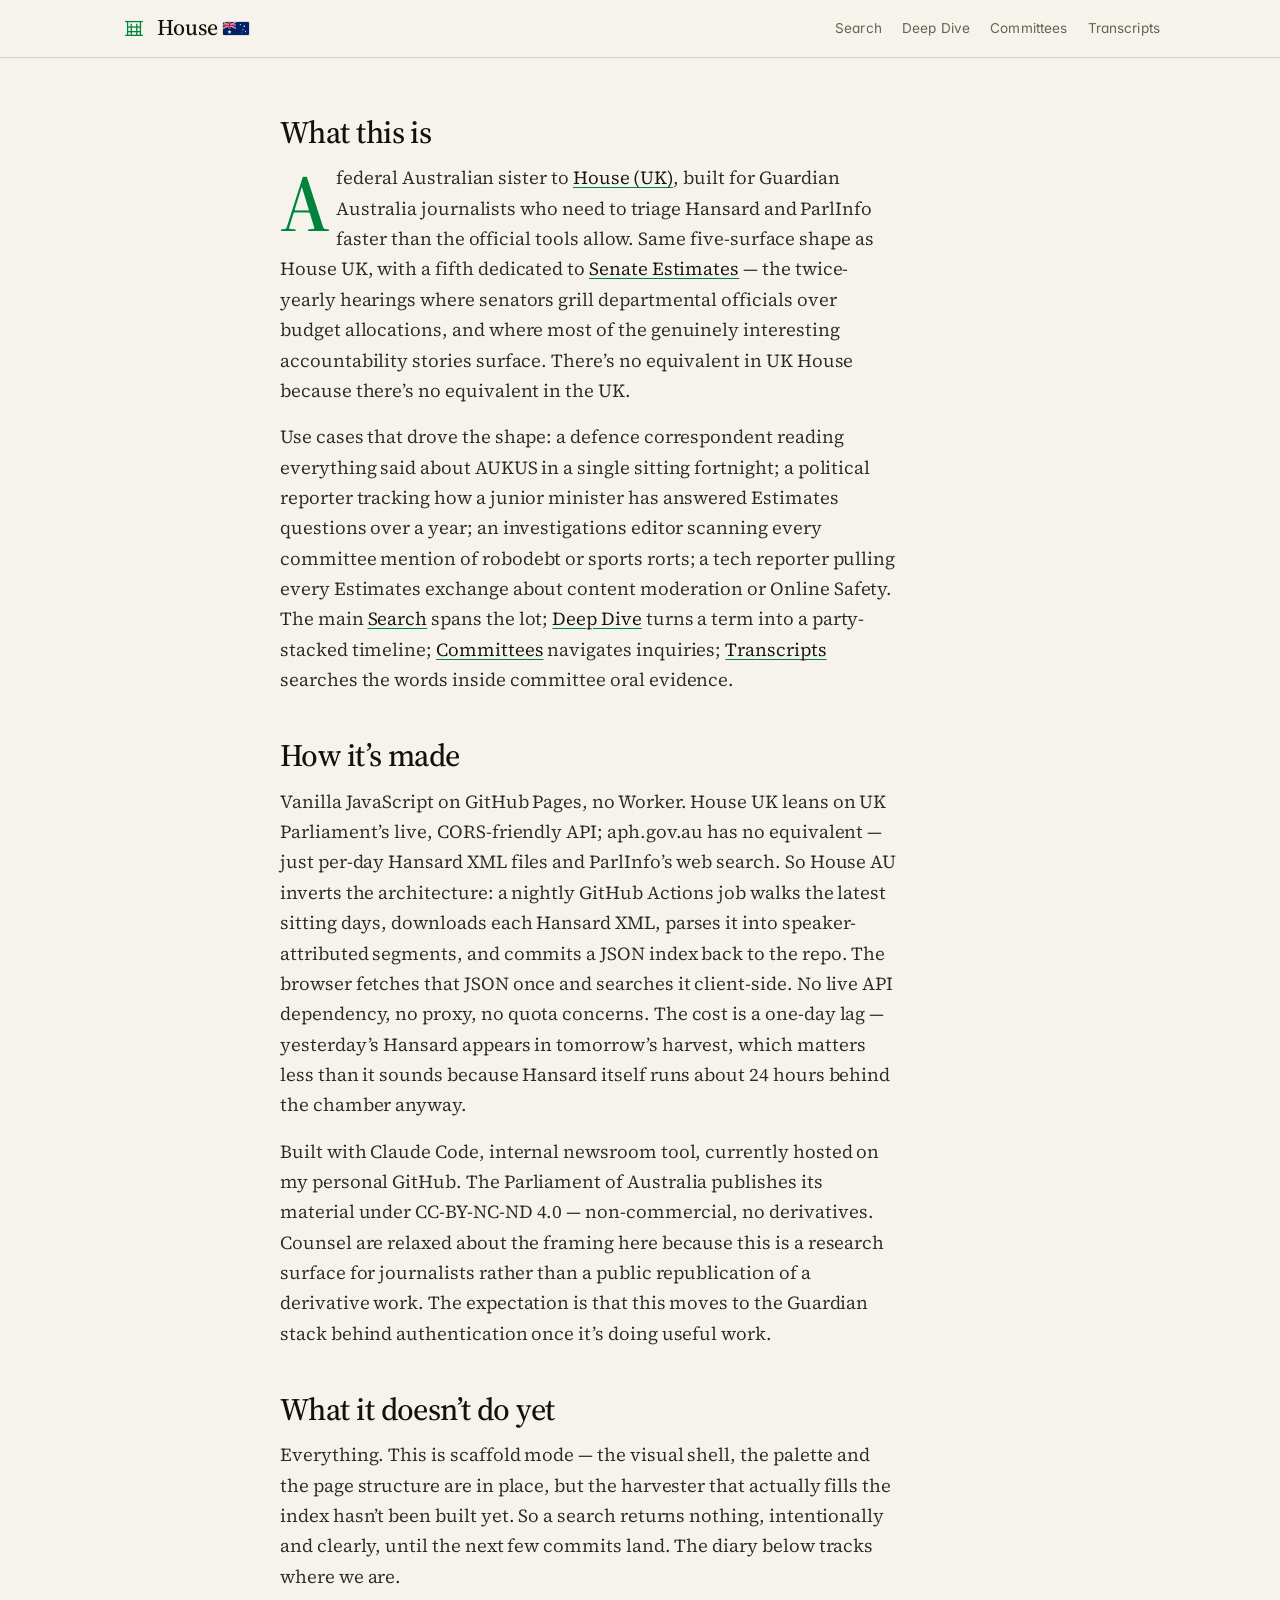
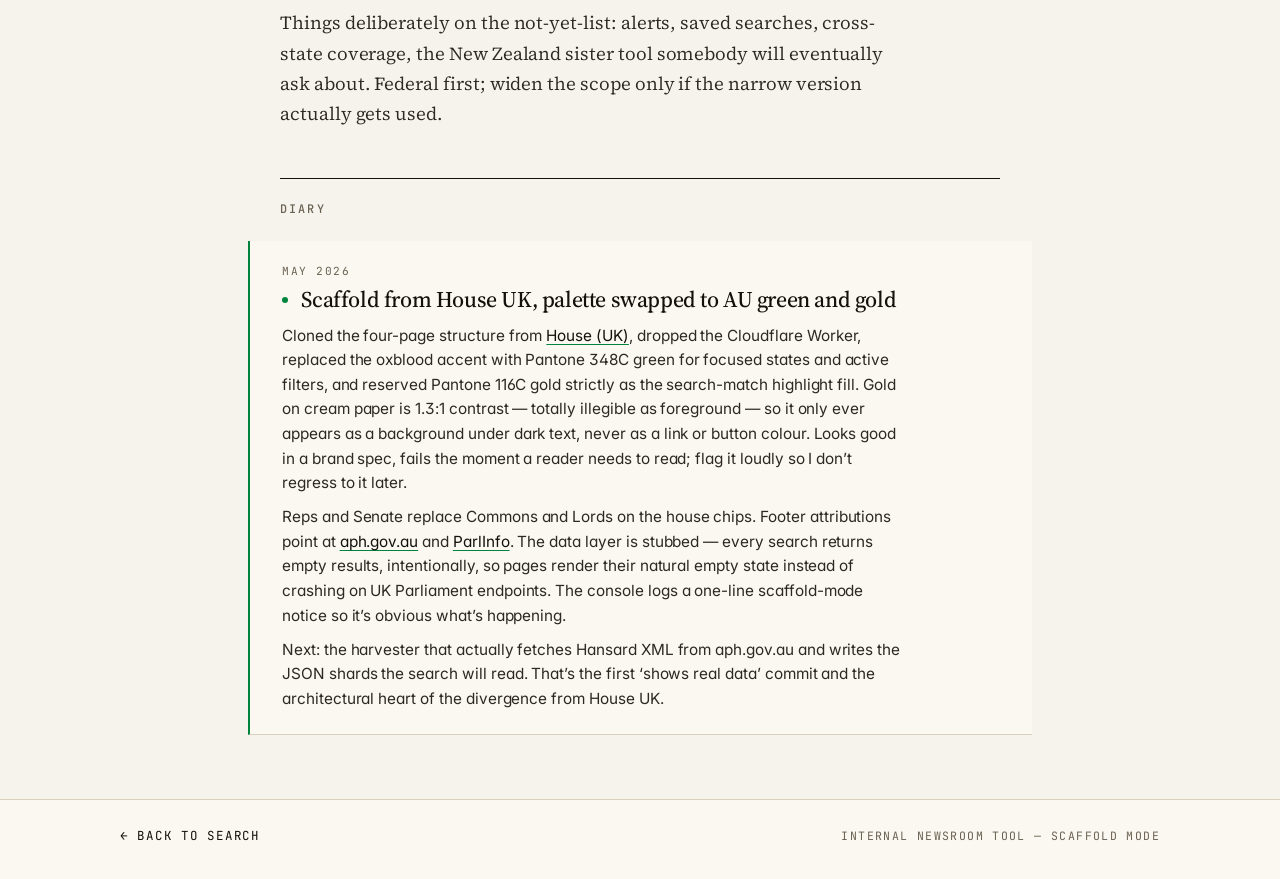
==== about.html @ cf370a4d "Result rows: AU title shape, smaller Search heading, fewer caps in co-terms Three coordinated AU-for" ====
<!doctype html>
<html lang="en-GB">
<head>
  <meta charset="utf-8">
  <meta name="viewport" content="width=device-width, initial-scale=1, viewport-fit=cover">
  <title>About — House AU</title>
  <meta name="theme-color" content="#f6f3ec">
  <link rel="icon" href="favicon.svg" type="image/svg+xml">
  <link rel="alternate icon" href="favicon.ico">
  <link rel="apple-touch-icon" href="apple-touch-icon.png">
  <link rel="preconnect" href="https://fonts.googleapis.com">
  <link rel="preconnect" href="https://fonts.gstatic.com" crossorigin>
  <link rel="stylesheet" href="https://fonts.googleapis.com/css2?family=Source+Serif+4:opsz,wght@8..60,300..700&family=Source+Serif+4:ital,opsz,wght@1,8..60,300..600&family=Inter:wght@300;400;500;600&family=JetBrains+Mono:wght@400;500&display=swap">
  <link rel="stylesheet" href="style.css?v=39">
</head>
<body>
  <header class="topbar">
    <div class="topbar-inner">
      <a href="./" class="wordmark" aria-label="House Australia — home">
        <span class="mark" aria-hidden="true">
          <svg viewBox="0 0 24 24" width="22" height="22" fill="none" stroke="currentColor" stroke-width="1.4" stroke-linecap="square">
            <path d="M3 5h18"/><path d="M5 5v15"/><path d="M19 5v15"/>
            <path d="M9 8v12"/><path d="M15 8v12"/>
            <path d="M5 11h14"/><path d="M5 16h14"/><path d="M3 20h18"/>
          </svg>
        </span>
        <span class="wordmark-text">House</span>
        <img src="au-flag.svg" class="wordmark-flag" alt="" aria-hidden="true">
      </a>
      <nav class="topnav">
        <a href="./">Search</a>
        <a href="deep-dive.html">Deep Dive</a>
        <a href="committees.html">Committees</a>
        <a href="transcripts.html">Transcripts</a>
      </nav>
    </div>
  </header>

  <main class="prose">
    <h2>What this is</h2>
    <p class="lede">
      A federal Australian sister to <a href="https://github.com/peter-guillam123/House">House (UK)</a>,
      built for Guardian Australia journalists who need to triage Hansard
      and ParlInfo faster than the official tools allow. Same five-surface
      shape as House UK, with a fifth dedicated to <a href="estimates.html">Senate
      Estimates</a> &mdash; the twice-yearly hearings where senators grill
      departmental officials over budget allocations, and where most of
      the genuinely interesting accountability stories surface. There&rsquo;s
      no equivalent in UK House because there&rsquo;s no equivalent in
      the UK.
    </p>
    <p>
      Use cases that drove the shape: a defence correspondent reading
      everything said about AUKUS in a single sitting fortnight; a
      political reporter tracking how a junior minister has answered
      Estimates questions over a year; an investigations editor scanning
      every committee mention of robodebt or sports rorts; a tech
      reporter pulling every Estimates exchange about content moderation
      or Online Safety. The main <a href="./">Search</a> spans the lot;
      <a href="deep-dive.html">Deep Dive</a> turns a term into a
      party-stacked timeline; <a href="committees.html">Committees</a>
      navigates inquiries; <a href="transcripts.html">Transcripts</a>
      searches the words inside committee oral evidence.
    </p>

    <h2>How it&rsquo;s made</h2>
    <p>
      Vanilla JavaScript on GitHub Pages, no Worker. House UK leans on UK
      Parliament&rsquo;s live, CORS-friendly API; aph.gov.au has no
      equivalent &mdash; just per-day Hansard XML files and ParlInfo&rsquo;s
      web search. So House AU inverts the architecture: a nightly
      GitHub Actions job walks the latest sitting days, downloads each
      Hansard XML, parses it into speaker-attributed segments, and
      commits a JSON index back to the repo. The browser fetches that
      JSON once and searches it client-side. No live API dependency,
      no proxy, no quota concerns. The cost is a one-day lag &mdash;
      yesterday&rsquo;s Hansard appears in tomorrow&rsquo;s harvest, which
      matters less than it sounds because Hansard itself runs about 24
      hours behind the chamber anyway.
    </p>
    <p>
      Built with Claude Code, internal newsroom tool, currently hosted
      on my personal GitHub. The Parliament of Australia publishes
      its material under CC-BY-NC-ND 4.0 &mdash; non-commercial, no
      derivatives. Counsel are relaxed about the framing here because
      this is a research surface for journalists rather than a public
      republication of a derivative work. The expectation is that this
      moves to the Guardian stack behind authentication once it&rsquo;s
      doing useful work.
    </p>

    <h2>What it doesn&rsquo;t do yet</h2>
    <p>
      Everything. This is scaffold mode &mdash; the visual shell, the
      palette and the page structure are in place, but the harvester
      that actually fills the index hasn&rsquo;t been built yet. So a
      search returns nothing, intentionally and clearly, until the next
      few commits land. The diary below tracks where we are.
    </p>
    <p>
      Things deliberately on the not-yet-list: alerts, saved searches,
      cross-state coverage, the New Zealand sister tool somebody will
      eventually ask about. Federal first; widen the scope only if the
      narrow version actually gets used.
    </p>

    <section class="changelog">
      <h2>Diary</h2>

      <div class="entry milestone">
        <p class="when">May 2026</p>
        <h3>Scaffold from House UK, palette swapped to AU green and gold</h3>
        <p>
          Cloned the four-page structure from <a href="https://github.com/peter-guillam123/House">House
          (UK)</a>, dropped the Cloudflare Worker, replaced the oxblood
          accent with Pantone 348C green for focused states and active
          filters, and reserved Pantone 116C gold strictly as the
          search-match highlight fill. Gold on cream paper is 1.3:1
          contrast &mdash; totally illegible as foreground &mdash; so it
          only ever appears as a background under dark text, never as a
          link or button colour. Looks good in a brand spec, fails the
          moment a reader needs to read; flag it loudly so I don&rsquo;t
          regress to it later.
        </p>
        <p>
          Reps and Senate replace Commons and Lords on the house chips.
          Footer attributions point at <a href="https://www.aph.gov.au/Parliamentary_Business/Hansard">aph.gov.au</a>
          and <a href="https://parlinfo.aph.gov.au/">ParlInfo</a>. The
          data layer is stubbed &mdash; every search returns empty
          results, intentionally, so pages render their natural empty
          state instead of crashing on UK Parliament endpoints. The
          console logs a one-line scaffold-mode notice so it&rsquo;s
          obvious what&rsquo;s happening.
        </p>
        <p>
          Next: the harvester that actually fetches Hansard XML from
          aph.gov.au and writes the JSON shards the search will read.
          That&rsquo;s the first &lsquo;shows real data&rsquo; commit and
          the architectural heart of the divergence from House UK.
        </p>
      </div>
    </section>
  </main>

  <footer>
    <div class="footer-inner">
      <p class="colophon"><a class="back" href="./">← Back to search</a></p>
      <p class="colophon-meta">Internal newsroom tool &mdash; scaffold mode</p>
    </div>
  </footer>
</body>
</html>
---- style.css ----
/* ----------------------------------------------------------------
   House AU — premium redesign
   --------------------------------------------------------------------
   Direction: editorial archive. Ivory paper, near-black ink, a single
   restrained green accent (Pantone 348C, Australian national green),
   with Pantone 116C gold reserved for search-match highlights only —
   gold's contrast with paper fails WCAG, so it's a background-fill
   affordance, never foreground. Source Serif 4 for display, Inter
   for body, JetBrains Mono for stamps. The civic register is
   whispered, not shouted.
   ---------------------------------------------------------------- */

:root {
  /* ----- palette: ivory paper, graphite ink, AU green accent ----- */
  --paper:        #f6f3ec;   /* base */
  --paper-warm:   #fbf8f1;   /* card / inset */
  --paper-deep:   #ece7da;   /* hover, sunken */
  --paper-edge:   #ddd5c2;   /* hairline alt */

  --ink:          #14110d;   /* near-black, warm */
  --ink-strong:   #000000;
  --ink-soft:     #2d2820;
  --ink-muted:    #6a6253;
  --ink-faint:    #9a9180;

  --rule:         #d9d1bd;   /* hairlines */
  --rule-soft:    #e6dec9;

  --accent:       #00843d;   /* Pantone 348C — restrained */
  --accent-deep:  #006128;
  --accent-tint:  #e0f0e5;   /* very faint wash */
  --highlight:    #ffcd00;   /* Pantone 116C — match-highlight fill only */

  /* source colours kept editorial-quiet, single-channel */
  --src-spoken:   #2a3d63;   /* ink blue */
  --src-written:  #2c4a35;   /* moss */
  --src-wq:       #7a5520;   /* tobacco */
  --src-ws:       #4a2a55;   /* aubergine */
  --src-cmte:     #7a3a2b;   /* terracotta */

  /* ----- type ----- */
  --serif: 'Source Serif 4', 'Source Serif Pro', 'Iowan Old Style', 'Hoefler Text', Georgia, serif;
  --sans:  'Inter', -apple-system, BlinkMacSystemFont, 'Segoe UI', sans-serif;
  --mono:  'JetBrains Mono', 'SF Mono', ui-monospace, Menlo, monospace;

  /* ----- rhythm ----- */
  --gutter: clamp(1rem, 4vw, 2rem);
  --col:    min(1040px, 100% - (var(--gutter) * 2));
  --col-narrow: min(720px, 100% - (var(--gutter) * 2));

  /* ----- elevation (very minimal) ----- */
  --shadow-sm: 0 1px 0 rgba(20, 17, 13, 0.04);
  --shadow-md: 0 1px 2px rgba(20, 17, 13, 0.06), 0 8px 24px -12px rgba(20, 17, 13, 0.10);
  --shadow-focus: 0 0 0 3px var(--accent-tint), 0 0 0 4px var(--accent);
}

/* ================================================================
   Base
   ================================================================ */

*, *::before, *::after { box-sizing: border-box; }
[hidden] { display: none !important; }

html {
  -webkit-text-size-adjust: 100%;
  background: var(--paper);
  scroll-behavior: smooth;
}

body {
  margin: 0;
  background: var(--paper);
  color: var(--ink);
  font-family: var(--sans);
  font-size: 16px;
  line-height: 1.55;
  font-feature-settings: 'kern', 'ss01', 'cv11';
  -webkit-font-smoothing: antialiased;
  -moz-osx-font-smoothing: grayscale;
  text-rendering: optimizeLegibility;
  overflow-x: hidden;
  min-height: 100vh;
  min-height: 100dvh;
  display: flex;
  flex-direction: column;
}

:focus-visible {
  outline: 2px solid var(--accent);
  outline-offset: 3px;
  border-radius: 2px;
}

a {
  color: var(--ink);
  text-decoration: underline;
  text-decoration-thickness: 1px;
  text-underline-offset: 0.18em;
  text-decoration-color: var(--rule);
  transition: color 120ms, text-decoration-color 120ms;
}
a:hover { color: var(--accent); text-decoration-color: var(--accent); }

.visually-hidden {
  position: absolute; width: 1px; height: 1px; padding: 0; margin: -1px;
  overflow: hidden; clip: rect(0,0,0,0); white-space: nowrap; border: 0;
}

/* ================================================================
   Topbar — minimal masthead, hairline rule
   ================================================================ */

.topbar {
  position: sticky;
  top: 0;
  z-index: 30;
  background: color-mix(in oklab, var(--paper) 92%, transparent);
  backdrop-filter: saturate(140%) blur(10px);
  -webkit-backdrop-filter: saturate(140%) blur(10px);
  border-bottom: 1px solid var(--rule);
}
.topbar-inner {
  width: var(--col);
  margin: 0 auto;
  padding: 0.75rem 0;
  display: flex;
  align-items: center;
  justify-content: space-between;
  gap: 1rem;
}

.wordmark {
  display: inline-flex;
  align-items: center;
  gap: 0.55rem;
  text-decoration: none;
  color: var(--ink);
  padding: 0.15rem 0;
}
.wordmark .mark {
  display: inline-flex;
  align-items: center;
  justify-content: center;
  width: 28px;
  height: 28px;
  color: var(--accent);
}
.wordmark-text {
  font-family: var(--serif);
  font-weight: 500;
  font-size: 1.4rem;
  letter-spacing: -0.018em;
  font-variation-settings: 'opsz' 32;
  line-height: 1;
}
.wordmark-flag {
  width: 26px;
  height: 13px;
  display: inline-block;
  margin-left: -0.2rem;        /* tuck closer to the wordmark text */
  border-radius: 1px;
  box-shadow: 0 0 0 1px rgba(20, 17, 13, 0.10);  /* hairline frame */
  vertical-align: middle;
}

.topnav {
  display: flex;
  flex-wrap: nowrap;
  gap: 1.25rem;
  font-family: var(--sans);
  font-size: 0.85rem;
  letter-spacing: 0.01em;
  /* Horizontally scrollable when there are more nav items than fit;
     vertical locked so we never get a wobble. Scrollbar hidden — the
     touch-action and webkit overflow scrolling give momentum on iOS. */
  overflow-x: auto;
  overflow-y: hidden;
  -webkit-overflow-scrolling: touch;
  touch-action: pan-x;
  scrollbar-width: none;
  -ms-overflow-style: none;
  /* Don't shrink relative to wordmark — let the nav take its natural
     row width and overflow into the scroll area. */
  min-width: 0;
}
.topnav::-webkit-scrollbar { display: none; }
.topnav a {
  text-decoration: none;
  color: var(--ink-muted);
  white-space: nowrap;        /* "Deep Dive" stays one line */
  flex-shrink: 0;
}
.topnav a:hover { color: var(--accent); }

/* ================================================================
   Main column
   ================================================================ */

main {
  position: relative;
  width: var(--col);
  margin: 0 auto;
  padding: clamp(2rem, 5vw, 3.5rem) 0 4rem;
  flex: 1;
}

/* ================================================================
   Hero — display lockup
   ================================================================ */

.hero {
  margin: 0 0 clamp(1.5rem, 3.5vw, 2.5rem);
}
.hero .lede {
  max-width: 18ch;
  margin: 0;
  font-family: var(--serif);
  font-weight: 400;
  font-variation-settings: 'opsz' 60;
  font-size: clamp(2.2rem, 6.5vw, 3.6rem);
  line-height: 1.02;
  letter-spacing: -0.025em;
  color: var(--ink);
  text-wrap: balance;
}
.hero .lede::after {
  content: '.';
  color: var(--accent);
}
.hero .sub {
  margin: 0.9rem 0 0;
  font-family: var(--sans);
  font-weight: 400;
  font-size: clamp(1rem, 1.8vw, 1.08rem);
  line-height: 1.5;
  color: var(--ink-muted);
  max-width: 48ch;
  text-wrap: pretty;
}

/* ================================================================
   Search field — generous, single-line, oxblood focus
   ================================================================ */

.search {
  display: flex;
  align-items: stretch;
  margin: 0 0 1.25rem;
  background: var(--paper-warm);
  border: 1px solid var(--rule);
  border-radius: 4px;
  position: relative;
  transition: border-color 150ms, box-shadow 150ms;
  box-shadow: var(--shadow-sm);
}
.search:hover { border-color: var(--ink-faint); }
.search:focus-within {
  border-color: var(--accent);
  box-shadow: 0 0 0 3px var(--accent-tint);
}

/* Loading affordance — a thin gradient bar slides across the bottom
   edge of the form while a search is in flight. Shared between the
   main Search form and the Deep Dive form. Reduced-motion users get a
   static low-opacity stripe instead of an animation. */
.search { overflow: hidden; }
.search.is-loading::after {
  content: '';
  position: absolute;
  bottom: 0;
  left: -30%;
  height: 2px;
  width: 30%;
  background: linear-gradient(90deg, transparent, var(--accent), transparent);
  animation: search-loading 1.4s cubic-bezier(0.4, 0, 0.6, 1) infinite;
  pointer-events: none;
}
@keyframes search-loading {
  0%   { left: -30%; }
  100% { left: 100%; }
}
@media (prefers-reduced-motion: reduce) {
  .search.is-loading::after {
    animation: none;
    left: 0;
    width: 100%;
    opacity: 0.4;
  }
}

.search-icon {
  display: inline-flex;
  align-items: center;
  justify-content: center;
  width: 48px;
  color: var(--ink-faint);
  flex-shrink: 0;
}
.search:focus-within .search-icon { color: var(--accent); }

.search-field {
  flex: 1;
  min-width: 0;
  display: flex;
}
.search-field input {
  width: 100%;
  border: 0;
  background: transparent;
  padding: 1.1rem 0.5rem;
  font-family: var(--serif);
  font-size: clamp(1.15rem, 2.6vw, 1.45rem);
  font-variation-settings: 'opsz' 24, 'wght' 400;
  color: var(--ink);
  letter-spacing: -0.01em;
}
.search-field input::placeholder {
  color: var(--ink-faint);
  font-style: italic;
  font-variation-settings: 'opsz' 24, 'wght' 380;
}
.search-field input:focus { outline: none; }

.primary {
  font-family: var(--sans);
  font-size: 0.92rem;
  font-weight: 500;
  letter-spacing: 0.01em;
  background: var(--ink);
  color: var(--paper);
  border: 0;
  padding: 0 1.4rem;
  cursor: pointer;
  min-height: 44px;
  display: inline-flex;
  align-items: center;
  gap: 0.6rem;
  transition: background 120ms;
  border-radius: 0 3px 3px 0;
  margin: -1px;
}
.primary:hover { background: var(--accent); }
.primary:active { background: var(--accent-deep); }
.primary-kbd {
  font-family: var(--mono);
  font-size: 0.78rem;
  opacity: 0.55;
  padding: 0.05rem 0.35rem;
  border: 1px solid currentColor;
  border-radius: 3px;
  line-height: 1;
}

/* ================================================================
   Filters shell — collapsible, uses <details>
   ================================================================ */

.filters-shell {
  margin: 0 0 1.5rem;
  border: 1px solid var(--rule);
  background: var(--paper-warm);
  border-radius: 4px;
}
.filters-toggle {
  list-style: none;
  display: flex;
  align-items: center;
  gap: 0.7rem;
  padding: 0.75rem 1rem;
  cursor: pointer;
  font-family: var(--mono);
  font-size: 0.72rem;
  letter-spacing: 0.16em;
  text-transform: uppercase;
  color: var(--ink-muted);
  user-select: none;
}
.filters-toggle::-webkit-details-marker { display: none; }
.ft-label { color: var(--ink); font-weight: 500; }
.ft-summary {
  flex: 1;
  font-family: var(--sans);
  font-size: 0.84rem;
  letter-spacing: 0;
  text-transform: none;
  color: var(--ink-muted);
  font-weight: 400;
  white-space: nowrap;
  overflow: hidden;
  text-overflow: ellipsis;
}
.ft-chev {
  display: inline-flex;
  transition: transform 220ms cubic-bezier(.2,.7,.2,1);
  color: var(--ink-muted);
}
.filters-shell[open] .ft-chev { transform: rotate(180deg); }
.filters-shell[open] .filters-toggle { border-bottom: 1px solid var(--rule); }
.filters-toggle:hover { background: var(--paper-deep); }

.filters {
  display: grid;
  grid-template-columns: repeat(12, 1fr);
  gap: 0;
  background: transparent;
}

.filter {
  border: 0;
  padding: 1rem 1.1rem 1.15rem;
  margin: 0;
  min-width: 0;
  border-right: 1px solid var(--rule-soft);
  border-bottom: 1px solid var(--rule-soft);
}
/* layout on desktop: row 1 = date(5) sources(7); row 2 = house(3) party(4) member(5) */
.filter:nth-child(1) { grid-column: span 5; }
.filter:nth-child(2) { grid-column: span 7; border-right: 0; }
.filter:nth-child(3) { grid-column: span 3; border-bottom: 0; }
.filter:nth-child(4) { grid-column: span 4; border-bottom: 0; }
.filter:nth-child(5) { grid-column: span 5; border-right: 0; border-bottom: 0; }

.filter legend {
  display: block;
  width: 100%;
  font-family: var(--mono);
  font-size: 0.66rem;
  font-weight: 500;
  letter-spacing: 0.18em;
  text-transform: uppercase;
  color: var(--ink-muted);
  margin: 0 0 0.6rem;
  padding: 0;
}

/* ================================================================
   Pills
   ================================================================ */

.pills {
  display: flex;
  flex-wrap: wrap;
  gap: 0.35rem;
}
/* tidy reflow: date range as 2x2, house as 3-up — pills share row width.
   Applies to all three pages so the form looks identical everywhere. */
#date-presets,
#dd-date-presets,
#cm-date-presets {
  display: grid;
  grid-template-columns: 1fr 1fr;
  gap: 0.35rem;
}
#house,
#dd-house {
  display: grid;
  grid-template-columns: repeat(3, 1fr);
  gap: 0.35rem;
}
#date-presets button,
#dd-date-presets button,
#cm-date-presets button,
#house button,
#dd-house button { width: 100%; text-align: center; padding-left: 0.5rem; padding-right: 0.5rem; }
.pills button {
  font-family: var(--sans);
  font-size: 0.86rem;
  font-weight: 450;
  background: transparent;
  border: 1px solid var(--rule);
  color: var(--ink-soft);
  padding: 0.35rem 0.75rem;
  cursor: pointer;
  min-height: 32px;
  border-radius: 999px;
  transition: all 120ms;
  white-space: nowrap;
}
.pills button:hover {
  border-color: var(--ink);
  color: var(--ink);
  background: var(--paper);
}
.pills button[aria-pressed="true"],
.pills button[aria-checked="true"] {
  background: var(--ink);
  color: var(--paper);
  border-color: var(--ink);
}
.pills button[aria-pressed="true"]:hover,
.pills button[aria-checked="true"]:hover {
  background: var(--accent);
  border-color: var(--accent);
}

/* ================================================================
   Custom dates
   ================================================================ */

.custom-dates {
  display: flex;
  flex-wrap: wrap;
  gap: 0.4rem 0.7rem;
  margin-top: 0.6rem;
  font-family: var(--mono);
  font-size: 0.72rem;
  letter-spacing: 0.06em;
  text-transform: uppercase;
  color: var(--ink-muted);
  align-items: center;
}
.custom-dates label {
  display: inline-flex;
  align-items: center;
  gap: 0.4rem;
}
.custom-dates input {
  font-family: var(--mono);
  font-size: 0.82rem;
  padding: 0.35rem 0.5rem;
  border: 1px solid var(--rule);
  background: var(--paper);
  color: var(--ink);
  border-radius: 3px;
  min-height: 34px;
}
.custom-dates input:focus {
  border-color: var(--accent);
  outline: 2px solid var(--accent-tint);
  outline-offset: 0;
}

/* ================================================================
   Select + member input
   ================================================================ */

#party,
#member-input {
  font-family: var(--sans);
  font-size: 0.92rem;
  width: 100%;
  padding: 0.55rem 0.7rem;
  border: 1px solid var(--rule);
  background: var(--paper);
  color: var(--ink);
  min-height: 38px;
  border-radius: 3px;
  appearance: none;
  -webkit-appearance: none;
  transition: border-color 120ms;
}
#party {
  background-image: url("data:image/svg+xml;utf8,<svg xmlns='http://www.w3.org/2000/svg' viewBox='0 0 12 8' fill='none' stroke='%2314110d' stroke-width='1.5' stroke-linecap='round' stroke-linejoin='round'><path d='M1 1.5 6 6.5 11 1.5'/></svg>");
  background-repeat: no-repeat;
  background-position: right 0.7rem center;
  background-size: 11px 7px;
  padding-right: 2rem;
  cursor: pointer;
}
#party:hover, #member-input:hover { border-color: var(--ink-faint); }
#party:focus, #member-input:focus {
  border-color: var(--accent);
  outline: 2px solid var(--accent-tint);
  outline-offset: 0;
}

/* ================================================================
   Member autocomplete
   ================================================================ */

.member-box { position: relative; }

.suggestions {
  list-style: none;
  margin: 0;
  padding: 0;
  position: absolute;
  z-index: 20;
  left: 0; right: 0; top: calc(100% + 4px);
  background: var(--paper-warm);
  border: 1px solid var(--ink-faint);
  border-radius: 4px;
  max-height: 280px;
  overflow-y: auto;
  box-shadow: var(--shadow-md);
}
.suggestions li {
  padding: 0.6rem 0.8rem;
  font-family: var(--sans);
  font-size: 0.9rem;
  cursor: pointer;
  border-bottom: 1px solid var(--rule-soft);
  display: flex;
  align-items: baseline;
  flex-wrap: wrap;
  gap: 0.3rem 0.6rem;
}
.suggestions li:last-child { border-bottom: 0; }
.suggestions li:hover,
.suggestions li:focus {
  background: var(--paper-deep);
  outline: none;
}
.suggestions .meta {
  color: var(--ink-muted);
  font-family: var(--mono);
  font-size: 0.7rem;
  letter-spacing: 0.06em;
  text-transform: uppercase;
}

/* ================================================================
   Selected member chip
   ================================================================ */

.selected-member {
  margin-top: 0.55rem;
  display: inline-flex;
  align-items: center;
  gap: 0.2rem;
  background: var(--ink);
  color: var(--paper);
  padding: 0.32rem 0.45rem 0.32rem 0.75rem;
  font-family: var(--sans);
  font-size: 0.85rem;
  border-radius: 999px;
  max-width: 100%;
}
#selected-member-label {
  white-space: nowrap;
  overflow: hidden;
  text-overflow: ellipsis;
}
#clear-member {
  background: transparent;
  border: 0;
  color: inherit;
  font-size: 1.15rem;
  line-height: 1;
  cursor: pointer;
  padding: 0 0.4rem;
  min-height: 24px;
  border-radius: 50%;
  transition: color 100ms, background 100ms;
}
#clear-member:hover { background: rgba(255,255,255,0.12); color: var(--highlight); }

/* ================================================================
   Status line
   ================================================================ */

.status {
  margin: 0;
  font-family: var(--sans);
  font-size: 0.88rem;
  color: var(--ink-muted);
  min-height: 1.4em;
  line-height: 1.5;
  letter-spacing: 0.005em;
  /* sit just below the sticky topbar when scrolled into view */
  scroll-margin-top: 64px;
}
.status.error {
  color: var(--accent);
  font-weight: 500;
}
.status:empty { display: none; }

/* Toolbar above the results list — status text on the left, export
   button on the right when results are present. Shared shape on Search
   and Deep Dive. */
.results-toolbar,
.dd-headlines-toolbar {
  display: flex;
  align-items: center;
  gap: 0.75rem 1rem;
  flex-wrap: wrap;
  margin: 0 0 1.1rem;
}
.results-toolbar .status { flex: 1 1 auto; min-width: 0; }
.dd-headlines-toolbar .dd-eyebrow { margin: 0; flex: 1 1 auto; min-width: 0; }

.export-btn {
  font-family: var(--mono);
  font-size: 0.7rem;
  letter-spacing: 0.08em;
  text-transform: uppercase;
  color: var(--ink-muted);
  background: transparent;
  border: 1px solid var(--rule);
  border-radius: 999px;
  padding: 0.32rem 0.75rem 0.32rem 0.85rem;
  cursor: pointer;
  display: inline-flex;
  align-items: center;
  gap: 0.45rem;
  white-space: nowrap;
  transition: border-color 120ms, color 120ms, background-color 120ms;
  flex: 0 0 auto;
}
.export-btn:hover {
  border-color: var(--ink-faint);
  color: var(--ink);
  background: var(--paper-warm);
}
.export-btn:focus-visible { outline: 2px solid var(--accent); outline-offset: 2px; }
.export-btn-arrow { stroke: currentColor; }

/* ================================================================
   Results — editorial entries
   ================================================================ */

.results {
  list-style: none;
  padding: 0;
  margin: 0;
  border-top: 1px solid var(--ink);
}

.result {
  display: grid;
  grid-template-columns: minmax(0, 1fr);
  gap: 0.4rem;
  padding: 1.5rem 0 1.6rem;
  border-bottom: 1px solid var(--rule);
  position: relative;
  transition: background 140ms;
}
.result:hover { background: linear-gradient(to right, var(--paper-warm), transparent 70%); }
.result:last-child { border-bottom: 1px solid var(--ink); }

.result-meta {
  order: 1;
  display: flex;
  flex-wrap: wrap;
  gap: 0.4rem 0.7rem;
  align-items: center;
  font-family: var(--sans);
  font-size: 0.85rem;
  color: var(--ink-soft);
}
/* The date stays in mono caps (it's tabular metadata); the member name
   reads as sentence-case sans because long minister-by-role attributions
   become unscannable in caps. */
.result-date {
  font-family: var(--mono);
  font-size: 0.72rem;
  letter-spacing: 0.04em;
  text-transform: uppercase;
  color: var(--ink-muted);
  font-feature-settings: 'tnum' 1;
}
.result-member {
  color: var(--ink-soft);
  letter-spacing: -0.005em;
}
.result-meta .muted { color: var(--ink-faint); font-style: italic; }

.badge {
  font-family: var(--mono);
  font-size: 0.66rem;
  font-weight: 500;
  letter-spacing: 0.14em;
  text-transform: uppercase;
  padding: 0.22rem 0.55rem;
  background: transparent;
  border: 1px solid currentColor;
  border-radius: 999px;
  display: inline-flex;
  align-items: center;
  line-height: 1.1;
  position: relative;
}
.badge::before {
  content: '';
  display: inline-block;
  width: 5px; height: 5px;
  background: currentColor;
  border-radius: 50%;
  margin-right: 0.45rem;
  flex: 0 0 auto;
}

.src-spoken  { color: var(--src-spoken); }
.src-written { color: var(--src-written); }
.src-wq      { color: var(--src-wq); }
.src-ws      { color: var(--src-ws); }
.src-cmte    { color: var(--src-cmte); }

/* Small mono-caps section tag above the title — soaks up the AU
   "COMMITTEES - X" / "BUSINESS - Y" prefixes so the heading proper
   reads as a heading proper. Reused by Deep Dive headlines. */
.result-eyebrow {
  order: 2;
  margin: 0.05rem 0 -0.05rem;
  font-family: var(--mono);
  font-size: 0.66rem;
  font-weight: 500;
  letter-spacing: 0.18em;
  text-transform: uppercase;
  color: var(--ink-muted);
}
.dd-hl-eyebrow {
  margin: 0 0 0.1rem;
}

.result-title {
  order: 3;
  margin: 0.15rem 0 0;
  font-family: var(--serif);
  font-variation-settings: 'opsz' 32, 'wght' 500;
  /* Matches the Deep Dive size — AU's verbose compound titles wear
     better at this scale, and the snippet beneath stays the
     journalistically primary thing. */
  font-size: clamp(1.08rem, 2vw, 1.3rem);
  line-height: 1.22;
  letter-spacing: -0.015em;
  /* Some AU debate titles concatenate every committee involved in a
     report — easily 200+ words, which steamrollers the snippet below.
     Clamp visually to 3 lines; full title remains in the link's
     title attribute for hover and stays clickable. */
  display: -webkit-box;
  -webkit-line-clamp: 3;
  -webkit-box-orient: vertical;
  overflow: hidden;
}
.result-title a {
  color: var(--ink);
  text-decoration: none;
  background-image: linear-gradient(currentColor, currentColor);
  background-size: 0 1px;
  background-repeat: no-repeat;
  background-position: 0 100%;
  transition: background-size 220ms cubic-bezier(0.2, 0.7, 0.2, 1), color 120ms;
  padding-bottom: 0.05em;
}
.result-title a:hover {
  background-size: 100% 1px;
  color: var(--accent);
}

.result-snippet {
  order: 4;
  margin: 0.3rem 0 0;
  font-family: var(--sans);
  font-size: 0.96rem;
  line-height: 1.6;
  color: var(--ink-soft);
  max-width: 72ch;
  font-weight: 400;
}
.result-snippet mark {
  background: linear-gradient(transparent 55%, var(--highlight) 55%);
  color: var(--ink);
  padding: 0 0.15em;
  font-weight: 500;
}

/* staggered reveal */
@keyframes fadeUp {
  from { opacity: 0; transform: translateY(4px); }
  to   { opacity: 1; transform: translateY(0); }
}
.result {
  animation: fadeUp 360ms cubic-bezier(0.2, 0.7, 0.2, 1) backwards;
}
.result:nth-child(1) { animation-delay:   0ms; }
.result:nth-child(2) { animation-delay:  35ms; }
.result:nth-child(3) { animation-delay:  70ms; }
.result:nth-child(4) { animation-delay: 105ms; }
.result:nth-child(5) { animation-delay: 140ms; }
.result:nth-child(6) { animation-delay: 175ms; }
.result:nth-child(7) { animation-delay: 210ms; }
.result:nth-child(n+8) { animation-delay: 240ms; }

/* ================================================================
   Load more
   ================================================================ */

.more {
  text-align: center;
  margin: 2rem 0 0.5rem;
}
#load-more {
  font-family: var(--sans);
  font-size: 0.9rem;
  font-weight: 500;
  letter-spacing: 0.005em;
  background: transparent;
  color: var(--ink);
  border: 1px solid var(--ink);
  padding: 0.85rem 2rem;
  cursor: pointer;
  min-height: 44px;
  border-radius: 3px;
  transition: all 130ms;
}
#load-more:hover {
  background: var(--ink);
  color: var(--paper);
}
#load-more:active {
  background: var(--accent);
  border-color: var(--accent);
}

/* ================================================================
   Footer
   ================================================================ */

footer {
  margin-top: auto;
  border-top: 1px solid var(--rule);
  background: var(--paper-warm);
}
.footer-inner {
  width: var(--col);
  margin: 0 auto;
  padding: 1.6rem 0 2rem;
  display: flex;
  flex-wrap: wrap;
  gap: 0.8rem 2rem;
  justify-content: space-between;
  align-items: baseline;
}
.colophon {
  margin: 0;
  font-family: var(--sans);
  font-size: 0.8rem;
  color: var(--ink-muted);
  line-height: 1.65;
  max-width: 60ch;
}
.colophon a { color: var(--ink-soft); text-decoration-color: var(--rule); }
.colophon a:hover { color: var(--accent); text-decoration-color: var(--accent); }
.colophon-meta {
  margin: 0;
  font-family: var(--mono);
  font-size: 0.72rem;
  letter-spacing: 0.12em;
  text-transform: uppercase;
  color: var(--ink-muted);
}
.colophon-meta a { color: var(--ink-muted); text-decoration-color: var(--rule); }
.colophon-meta a:hover { color: var(--accent); text-decoration-color: var(--accent); }

/* ================================================================
   Mobile — sticky search + bottom-sheet feel for filters
   ================================================================ */

@media (max-width: 880px) {
  .topbar-inner { padding: 0.65rem 0; }
  .wordmark-text { font-size: 1.25rem; }

  main { padding-top: 1.5rem; }

  .hero { max-width: none; }
  .hero .lede { font-size: clamp(2rem, 8vw, 2.6rem); }

  /* re-flow grid: equal halves */
  .filters { grid-template-columns: 1fr 1fr; }
  .filter,
  .filter:nth-child(1),
  .filter:nth-child(2),
  .filter:nth-child(3),
  .filter:nth-child(4),
  .filter:nth-child(5) {
    grid-column: span 1;
    border-right: 1px solid var(--rule-soft);
    border-bottom: 1px solid var(--rule-soft);
  }
  .filter:nth-child(2n) { border-right: 0; }
  .filter--member { grid-column: span 2 !important; border-right: 0 !important; border-bottom: 0 !important; }

  .pills button { min-height: 38px; padding: 0.5rem 0.85rem; font-size: 0.92rem; }
  .custom-dates input { min-height: 38px; }
  #party, #member-input { min-height: 44px; font-size: 1rem; }
}

@media (max-width: 560px) {
  :root { --gutter: 1rem; }

  .topbar { position: sticky; }
  .topbar-inner { padding: 0.6rem 0; }
  .wordmark .mark svg { width: 20px; height: 20px; }
  .wordmark-text { font-size: 1.15rem; }
  .wordmark-flag { width: 22px; height: 11px; }

  main { padding: 1.25rem 0 3rem; }

  .hero { margin-bottom: 1.25rem; }
  .hero .lede { font-size: clamp(1.85rem, 9vw, 2.3rem); line-height: 1.05; }
  .hero .sub { font-size: 0.95rem; margin-top: 0.7rem; }

  /* sticky search on phones */
  .search {
    position: sticky;
    top: 52px;
    z-index: 20;
    margin-left: calc(var(--gutter) * -1);
    margin-right: calc(var(--gutter) * -1);
    border-left: 0;
    border-right: 0;
    border-radius: 0;
    padding: 0;
  }
  .search-icon { width: 44px; }
  .search-field input {
    padding: 0.95rem 0.4rem;
    font-size: 1.1rem;
  }
  .primary {
    padding: 0 1.1rem;
    border-radius: 0;
  }
  .primary-kbd { display: none; }

  /* filters — one column, easy to swipe through */
  .filters { grid-template-columns: 1fr; }
  .filter,
  .filter:nth-child(1),
  .filter:nth-child(2),
  .filter:nth-child(3),
  .filter:nth-child(4),
  .filter:nth-child(5) {
    grid-column: span 1;
    border-right: 0;
    border-bottom: 1px solid var(--rule-soft);
    padding: 0.9rem 1rem;
  }
  .filter:last-child { border-bottom: 0; }
  .filter--member { grid-column: span 1 !important; }

  /* collapse filters by default on phones */
  .filters-shell:not([open]) {
    background: transparent;
  }

  .result { padding: 1.2rem 0 1.3rem; gap: 0.4rem; }
  .result-title { font-size: 1.04rem; }
  .result-meta { font-size: 0.8rem; gap: 0.35rem 0.55rem; }
  .result-date { font-size: 0.68rem; }
  .result-snippet { font-size: 0.93rem; }

  .footer-inner { padding: 1.2rem 0 1.6rem; flex-direction: column; gap: 0.5rem; }
}

/* ================================================================
   Density modes (used by Tweaks)
   ================================================================ */

body[data-density="compact"] .result { padding: 1rem 0 1.05rem; gap: 0.3rem; }
body[data-density="compact"] .result-title { font-size: 1.08rem; }
body[data-density="compact"] .result-snippet { font-size: 0.9rem; line-height: 1.5; }
body[data-density="airy"] .result { padding: 1.9rem 0 2rem; gap: 0.55rem; }
body[data-density="airy"] .result-title { font-size: clamp(1.3rem, 2.8vw, 1.7rem); }

/* ================================================================
   About page
   ================================================================ */

.prose {
  position: relative;
  width: var(--col-narrow);
  margin: 0 auto;
  padding: clamp(2rem, 5vw, 3.5rem) 0 4rem;
  flex: 1;
}
.prose h2 {
  font-family: var(--serif);
  font-variation-settings: 'opsz' 36, 'wght' 500;
  font-size: clamp(1.5rem, 3.5vw, 1.95rem);
  line-height: 1.18;
  letter-spacing: -0.018em;
  margin: 2.6rem 0 0.8rem;
  color: var(--ink);
}
.prose h2:first-child { margin-top: 0; }
.prose p {
  font-family: var(--serif);
  font-variation-settings: 'opsz' 14, 'wght' 380;
  font-size: clamp(1.05rem, 2.4vw, 1.15rem);
  line-height: 1.65;
  color: var(--ink-soft);
  margin: 0 0 1rem;
  max-width: 62ch;
  letter-spacing: -0.003em;
}
.prose p strong { font-weight: 600; color: var(--ink); }
.prose p a {
  color: var(--ink);
  text-decoration: underline;
  text-decoration-color: var(--accent);
  text-decoration-thickness: 1px;
  text-underline-offset: 0.18em;
}
.prose p a:hover {
  color: var(--accent);
  text-decoration-thickness: 2px;
}

.prose .lede::first-letter {
  font-family: var(--serif);
  font-variation-settings: 'opsz' 72, 'wght' 600;
  font-size: 4.4em;
  float: left;
  line-height: 0.88;
  margin: 0.04em 0.08em -0.16em 0;
  color: var(--accent);
}

.changelog {
  margin-top: 3rem;
  padding-top: 1.5rem;
  border-top: 1px solid var(--ink);
}
.changelog h2 {
  font-family: var(--mono);
  font-size: 0.74rem;
  font-weight: 500;
  text-transform: uppercase;
  letter-spacing: 0.18em;
  color: var(--ink-muted);
  margin: 0 0 1.5rem;
}

.entry {
  display: grid;
  grid-template-columns: minmax(0, 1fr);
  gap: 0.4rem;
  padding: 1.3rem 0;
  border-bottom: 1px solid var(--rule);
}
.entry:last-child { border-bottom: 0; }
.entry h3 {
  font-family: var(--serif);
  font-variation-settings: 'opsz' 32, 'wght' 500;
  font-size: clamp(1.18rem, 2.6vw, 1.4rem);
  line-height: 1.2;
  letter-spacing: -0.018em;
  margin: 0;
  color: var(--ink);
}
.entry .when {
  font-family: var(--mono);
  font-size: 0.7rem;
  text-transform: uppercase;
  letter-spacing: 0.14em;
  color: var(--ink-muted);
  margin: 0;
}
.entry p {
  font-family: var(--sans);
  font-size: 0.96rem;
  line-height: 1.6;
  color: var(--ink-soft);
  margin: 0.2rem 0 0;
  max-width: 62ch;
  font-variation-settings: normal;
}
.entry p strong { font-weight: 600; color: var(--ink); }
.entry.milestone {
  background: var(--paper-warm);
  margin: 0 calc(var(--gutter) * -1);
  padding: 1.4rem var(--gutter);
  border-bottom: 1px solid var(--rule);
  border-left: 2px solid var(--accent);
}
.entry.milestone h3::before {
  content: '';
  display: inline-block;
  width: 6px; height: 6px;
  background: var(--accent);
  border-radius: 50%;
  margin-right: 0.6em;
  position: relative;
  top: -0.2em;
}

.prose + footer .back {
  font-family: var(--mono);
  font-size: 0.78rem;
  letter-spacing: 0.14em;
  text-transform: uppercase;
  color: var(--ink);
  text-decoration: none;
}
.prose + footer .back:hover { color: var(--accent); }

@media (max-width: 560px) {
  .prose .lede::first-letter { font-size: 3.6em; }
  .changelog { margin-top: 2.2rem; }
}

/* ================================================================
   Deep Dive
   ================================================================ */

.dd-main {
  position: relative;
  width: var(--col);
  margin: 0 auto;
  padding: clamp(1.6rem, 4vw, 2.5rem) 0 4rem;
  flex: 1;
}

/* The Deep Dive form is now identical to the Search form — see the
   shared .search rules above. The year-range/year-select blocks are
   gone; date filtering happens in the filters-shell below the form. */

.dd-empty {
  margin: 1.5rem 0 2rem;
  padding: 1.4rem 1.5rem;
  background: var(--paper-warm);
  border: 1px solid var(--rule);
  border-left: 3px solid var(--accent);
  border-radius: 0 4px 4px 0;
  font-family: var(--serif);
  font-size: 1.05rem;
  line-height: 1.6;
  color: var(--ink-soft);
  font-variation-settings: 'opsz' 18, 'wght' 380;
  max-width: 60ch;
}
.dd-empty p { margin: 0 0 0.5rem; }
.dd-empty p:last-child { margin: 0; color: var(--ink-muted); font-size: 0.95rem; }
.dd-empty strong { color: var(--ink); font-weight: 600; }

.dd-section { display: block; }

/* --- stats row --- */

.dd-stats {
  display: grid;
  grid-template-columns: repeat(4, 1fr);
  gap: 0;
  margin: 1.5rem 0;
  border: 1px solid var(--rule);
  background: var(--paper-warm);
  border-radius: 4px;
  overflow: hidden;
}
.dd-stat-cell {
  padding: 1rem 1.1rem 1.1rem;
  border-right: 1px solid var(--rule-soft);
  min-width: 0;
}
.dd-stat-cell:last-child { border-right: 0; }
.dd-stat-label {
  margin: 0 0 0.4rem;
  font-family: var(--mono);
  font-size: 0.66rem;
  font-weight: 500;
  letter-spacing: 0.16em;
  text-transform: uppercase;
  color: var(--ink-muted);
}
.dd-stat-big {
  margin: 0;
  font-family: var(--serif);
  font-variation-settings: 'opsz' 36, 'wght' 500;
  font-size: clamp(1.3rem, 3vw, 1.65rem);
  line-height: 1.1;
  letter-spacing: -0.018em;
  color: var(--ink);
  font-feature-settings: 'tnum' 1;
}
.dd-stat-sub {
  margin: 0.35rem 0 0;
  font-family: var(--sans);
  font-size: 0.82rem;
  line-height: 1.35;
  color: var(--ink-soft);
  /* keep long minister role lines from breaking the cell apart */
  overflow-wrap: anywhere;
}
.dd-stat-sub:empty { display: none; }

/* --- chart --- */

.dd-eyebrow {
  margin: 0 0 0.7rem;
  font-family: var(--mono);
  font-size: 0.7rem;
  font-weight: 500;
  letter-spacing: 0.16em;
  text-transform: uppercase;
  color: var(--ink-muted);
}

.dd-chart-wrap {
  margin: 1.8rem 0 1.5rem;
}
.dd-chart {
  width: 100%;
  border: 1px solid var(--rule);
  background: var(--paper-warm);
  border-radius: 4px;
  padding: 0.75rem;
  box-sizing: border-box;
}
.dd-chart svg {
  display: block;
  width: 100%;
  height: auto;
  max-height: 240px;
}
.dd-chart .dd-axis {
  font-family: var(--mono);
  font-size: 11px;
  fill: var(--ink-muted);
  letter-spacing: 0.04em;
}
.dd-chart .dd-bar {
  shape-rendering: crispEdges;
  transition: opacity 120ms;
}
.dd-chart g:hover .dd-bar { opacity: 0.78; }
.dd-chart .dd-bar-skeleton { opacity: 0.55; }
/* Bars double as a month filter — give hover and click the right cues. */
.dd-chart .dd-bar-group { cursor: pointer; }

.dd-legend {
  display: flex;
  flex-wrap: wrap;
  gap: 0.3rem 0.45rem;
  margin: 0.7rem 0 0;
  font-family: var(--sans);
  font-size: 0.78rem;
  color: var(--ink-soft);
}
/* Legend chips double as party filters — render as buttons. */
.dd-legend-chip {
  display: inline-flex;
  align-items: center;
  gap: 0.4rem;
  background: none;
  border: 1px solid transparent;
  padding: 0.18rem 0.55rem;
  border-radius: 999px;
  font: inherit;
  color: inherit;
  cursor: pointer;
  transition: background-color 120ms, border-color 120ms, color 120ms;
}
.dd-legend-chip:hover { border-color: var(--c, var(--rule)); }
.dd-legend-chip:focus-visible { outline: 2px solid var(--accent); outline-offset: 2px; }
.dd-legend-chip.is-active {
  background: var(--c, var(--ink-soft));
  color: var(--paper);
  border-color: var(--c, var(--ink-soft));
}
.dd-legend-chip.is-active .dd-legend-swatch {
  background: var(--paper);
  border-color: rgba(255,255,255,0.55);
}
.dd-legend-swatch {
  display: inline-block;
  width: 10px; height: 10px;
  border-radius: 2px;
  background: var(--c, currentColor);
  border: 1px solid rgba(20,17,13,0.12);
}
/* Per-party total — hidden by default, slides into view on chip hover.
   Mobile: skipped, the chips are tight enough already. */
.dd-legend-count {
  display: inline-block;
  font-family: var(--mono);
  font-size: 0.7rem;
  letter-spacing: 0.04em;
  color: inherit;
  opacity: 0.7;
  max-width: 0;
  overflow: hidden;
  white-space: nowrap;
  transition: max-width 220ms cubic-bezier(0.2,.7,.2,1), margin-left 220ms;
  margin-left: 0;
}
@media (min-width: 561px) and (hover: hover) {
  .dd-legend-chip:hover .dd-legend-count,
  .dd-legend-chip:focus-visible .dd-legend-count,
  .dd-legend-chip.is-active .dd-legend-count {
    max-width: 6rem;
    margin-left: 0.4rem;
  }
}
.dd-legend-loading {
  color: var(--ink-faint);
  font-style: italic;
  cursor: default;
}
.dd-legend-loading:hover { border-color: transparent; }
.dd-caveat {
  margin: 0.7rem 0 0;
  font-family: var(--sans);
  font-size: 0.78rem;
  color: var(--ink-muted);
  font-style: italic;
  max-width: 70ch;
}

/* --- side leaderboards --- */

.dd-grid {
  display: grid;
  grid-template-columns: repeat(3, minmax(0, 1fr));
  gap: 1.2rem;
  margin: 1.8rem 0 1.5rem;
}
@media (max-width: 880px) {
  .dd-grid { grid-template-columns: repeat(2, minmax(0, 1fr)); }
}
.dd-side {
  border: 1px solid var(--rule);
  background: var(--paper-warm);
  border-radius: 4px;
  padding: 1rem 1.1rem 1.1rem;
  min-width: 0;
}
.dd-rank {
  list-style: none;
  margin: 0;
  padding: 0;
  font-family: var(--sans);
  font-size: 0.92rem;
}
.dd-rank li {
  padding: 0;
  border-bottom: 1px solid var(--rule-soft);
}
.dd-rank li:last-child { border-bottom: 0; }
/* The whole row is a filter toggle button. Resets browser button
   chrome and stretches the grid edge-to-edge. */
.dd-rank-row {
  width: 100%;
  display: grid;
  grid-template-columns: auto minmax(0, 1fr) auto;
  align-items: baseline;
  gap: 0.65rem;
  padding: 0.55rem 0.5rem;
  background: none;
  border: 0;
  border-radius: 3px;
  font: inherit;
  text-align: left;
  color: inherit;
  cursor: pointer;
  transition: background-color 120ms;
}
.dd-rank-row:hover { background: var(--paper); }
.dd-rank-row:focus-visible { outline: 2px solid var(--accent); outline-offset: -2px; }
.dd-rank-row.is-active { background: var(--accent-tint); }
.dd-rank-row.is-active .dd-rank-name { color: var(--accent); }
.dd-rank-row.is-active .party-tag {
  background: var(--c, var(--ink-muted));
  color: var(--paper);
  border-color: var(--c, var(--ink-muted));
}
.dd-rank-count {
  font-family: var(--mono);
  font-size: 0.85rem;
  font-weight: 500;
  color: var(--ink);
  font-feature-settings: 'tnum' 1;
  letter-spacing: 0.02em;
  /* optional accent line via the --c custom prop */
  border-left: 3px solid var(--c, var(--rule));
  padding-left: 0.5rem;
}
.dd-rank-name {
  color: var(--ink);
  text-decoration: none;
  font-weight: 500;
  letter-spacing: -0.005em;
  min-width: 0;
  overflow-wrap: anywhere;
}
a.dd-rank-name {
  text-decoration: underline;
  text-decoration-color: var(--rule);
  text-decoration-thickness: 1px;
  text-underline-offset: 0.18em;
}
a.dd-rank-name:hover { color: var(--accent); text-decoration-color: var(--accent); }
/* Party + House tags — shared between Search and Deep Dive so a row of
   results carries the same visual signals on both pages. Party is the
   coloured/bold one (the loud signal); House is the neutral outlined
   sibling (the quiet one) that sits beside it. */
.party-tag,
.house-tag {
  font-family: var(--mono);
  font-size: 0.65rem;
  font-weight: 500;
  letter-spacing: 0.1em;
  text-transform: uppercase;
  padding: 0.12rem 0.45rem;
  border-radius: 999px;
  background: transparent;
  display: inline-block;
  white-space: nowrap;
  line-height: 1.4;
}
.party-tag {
  padding-left: 0.5rem;
  border: 1px solid var(--c, currentColor);
  border-left-width: 3px;
  color: var(--c, var(--ink-muted));
}
.house-tag {
  border: 1px solid var(--rule);
  color: var(--ink-muted);
}
.dd-empty-li {
  display: block;
  padding: 0.55rem 0;
  font-style: italic;
  color: var(--ink-faint);
  font-size: 0.88rem;
  border: 0;
}
.dd-rank-more {
  display: none;
  margin: 0.65rem 0 0;
  padding: 0;
  background: none;
  border: 0;
  font-family: var(--sans);
  font-size: 0.85rem;
  color: var(--ink-soft);
  cursor: pointer;
  text-decoration: underline;
  text-decoration-color: var(--rule);
  text-decoration-thickness: 1px;
  text-underline-offset: 0.22em;
}
.dd-rank-more:hover { color: var(--accent); text-decoration-color: var(--accent); }
.dd-rank-more:focus-visible { outline: 2px solid var(--accent); outline-offset: 3px; border-radius: 2px; }

/* --- filter bar (active filters, above the contributions list) --- */

.dd-filter-bar {
  margin: 0.6rem 0 1.1rem;
  padding: 0.55rem 0.75rem;
  background: var(--paper-warm);
  border: 1px solid var(--rule);
  border-radius: 4px;
  display: flex;
  flex-wrap: wrap;
  align-items: center;
  gap: 0.4rem 0.55rem;
  font-family: var(--sans);
  font-size: 0.85rem;
}
.dd-filter-bar-label {
  font-family: var(--mono);
  font-size: 0.7rem;
  text-transform: uppercase;
  letter-spacing: 0.08em;
  color: var(--ink-muted);
}
.dd-filter-bar-count {
  font-family: var(--mono);
  font-size: 0.72rem;
  letter-spacing: 0.04em;
  color: var(--ink-muted);
  margin-left: auto;
}
.dd-filter-chip {
  display: inline-flex;
  align-items: center;
  gap: 0.35rem;
  background: var(--c, var(--ink-muted));
  color: var(--paper);
  border: 0;
  padding: 0.22rem 0.45rem 0.22rem 0.7rem;
  border-radius: 999px;
  font-family: var(--mono);
  font-size: 0.7rem;
  font-weight: 500;
  letter-spacing: 0.05em;
  text-transform: uppercase;
  cursor: pointer;
  max-width: 100%;
  transition: filter 120ms;
}
.dd-filter-chip-label {
  white-space: nowrap;
  overflow: hidden;
  text-overflow: ellipsis;
  max-width: 30ch;
}
.dd-filter-chip-x {
  font-family: var(--sans);
  font-size: 1rem;
  line-height: 1;
  font-weight: 400;
  opacity: 0.8;
}
.dd-filter-chip:hover { filter: brightness(1.08); }
.dd-filter-chip:hover .dd-filter-chip-x { opacity: 1; }
.dd-filter-chip:focus-visible { outline: 2px solid var(--accent); outline-offset: 2px; }
.dd-filter-clear {
  padding: 0;
  background: none;
  border: 0;
  font-family: var(--sans);
  font-size: 0.85rem;
  color: var(--ink-soft);
  cursor: pointer;
  text-decoration: underline;
  text-decoration-color: var(--rule);
  text-underline-offset: 0.2em;
}
.dd-filter-clear:hover { color: var(--accent); text-decoration-color: var(--accent); }
.dd-filter-clear:focus-visible { outline: 2px solid var(--accent); outline-offset: 3px; border-radius: 2px; }

/* --- headline list --- */

.dd-headlines-wrap { margin-top: 2rem; }
.dd-headlines {
  list-style: none;
  margin: 0;
  padding: 0;
  border-top: 1px solid var(--ink);
  border-bottom: 1px solid var(--ink);
}
.dd-hl {
  display: grid;
  gap: 0.35rem;
  padding: 1.15rem 0 1.25rem;
  border-bottom: 1px solid var(--rule);
}
.dd-hl:last-child { border-bottom: 0; }
.dd-hl-meta {
  margin: 0;
  display: flex;
  flex-wrap: wrap;
  gap: 0.3rem 0.7rem;
  align-items: baseline;
  font-family: var(--sans);
  font-size: 0.85rem;
  color: var(--ink-muted);
}
.dd-hl-date {
  font-family: var(--mono);
  font-size: 0.72rem;
  letter-spacing: 0.05em;
  text-transform: uppercase;
}
.dd-hl-member { color: var(--ink-soft); }
.dd-hl-title {
  margin: 0.1rem 0 0;
  font-family: var(--serif);
  font-variation-settings: 'opsz' 32, 'wght' 500;
  font-size: clamp(1.08rem, 2vw, 1.3rem);
  line-height: 1.22;
  letter-spacing: -0.015em;
  /* Same compound-title clamp as Search results */
  display: -webkit-box;
  -webkit-line-clamp: 3;
  -webkit-box-orient: vertical;
  overflow: hidden;
}
.dd-hl-title a {
  color: var(--ink);
  text-decoration: none;
  background-image: linear-gradient(currentColor, currentColor);
  background-size: 0 1px;
  background-repeat: no-repeat;
  background-position: 0 100%;
  transition: background-size 220ms cubic-bezier(0.2,.7,.2,1), color 120ms;
  padding-bottom: 0.05em;
}
.dd-hl-title a:hover {
  background-size: 100% 1px;
  color: var(--accent);
}
.dd-hl-snippet {
  margin: 0.25rem 0 0;
  font-family: var(--sans);
  font-size: 0.92rem;
  line-height: 1.6;
  color: var(--ink-soft);
  max-width: 72ch;
}
.dd-hl-snippet mark {
  background: linear-gradient(transparent 55%, var(--highlight) 55%);
  color: var(--ink);
  padding: 0 0.15em;
  font-weight: 500;
}

/* highlight current-page topnav link */
.topnav a[aria-current="page"] {
  color: var(--ink);
  text-decoration: underline;
  text-decoration-color: var(--accent);
  text-decoration-thickness: 1px;
  text-underline-offset: 0.22em;
}

/* --- mobile --- */

@media (max-width: 880px) {
  .dd-stats { grid-template-columns: 1fr 1fr; }
  .dd-stat-cell:nth-child(2n) { border-right: 0; }
  .dd-stat-cell:nth-child(-n+2) { border-bottom: 1px solid var(--rule-soft); }
}

@media (max-width: 560px) {
  /* Form-specific mobile rules now come from .search; only Deep Dive
     panels need bespoke handling. */
  .dd-stats { grid-template-columns: 1fr 1fr; }
  .dd-stat-cell:nth-child(2n) { border-right: 0; }
  .dd-stat-cell:nth-child(-n+2) { border-bottom: 1px solid var(--rule-soft); }
  .dd-grid { grid-template-columns: 1fr; gap: 1rem; }
  .dd-chart { padding: 0.4rem; }
  .dd-chart svg { max-height: 280px; }
  .dd-rank:not(.is-expanded) li:nth-child(n+6) { display: none; }
  .dd-rank-more:not([hidden]) { display: inline-flex; }
}

/* ================================================================
   Committees
   ================================================================ */

.cm-results { display: block; margin-top: 1rem; }

.cm-grid {
  display: grid;
  grid-template-columns: 1fr 1fr;
  gap: 1.2rem;
  margin: 0 0 1.5rem;
}
@media (max-width: 880px) {
  .cm-grid { grid-template-columns: 1fr; gap: 1rem; }
}

.cm-side-note {
  margin: 0 0 0.6rem;
  font-family: var(--sans);
  font-size: 0.78rem;
  color: var(--ink-muted);
  font-style: italic;
}

.cm-list {
  list-style: none;
  margin: 0;
  padding: 0;
}
.cm-item {
  padding: 0.9rem 0 1rem;
  border-bottom: 1px solid var(--rule-soft);
  display: grid;
  gap: 0.3rem;
}
.cm-item:last-child { border-bottom: 0; }
.cm-item-title {
  margin: 0;
  font-family: var(--serif);
  font-variation-settings: 'opsz' 28, 'wght' 500;
  font-size: 1.05rem;
  line-height: 1.3;
  letter-spacing: -0.012em;
}
.cm-item-title a {
  color: var(--ink);
  text-decoration: none;
  background-image: linear-gradient(currentColor, currentColor);
  background-size: 0 1px;
  background-repeat: no-repeat;
  background-position: 0 100%;
  transition: background-size 220ms cubic-bezier(0.2,.7,.2,1), color 120ms;
  padding-bottom: 0.04em;
}
.cm-item-title a:hover {
  background-size: 100% 1px;
  color: var(--accent);
}

.cm-meta {
  margin: 0;
  display: flex;
  flex-wrap: wrap;
  align-items: center;
  gap: 0.4rem 0.7rem;
  font-family: var(--sans);
  font-size: 0.82rem;
  color: var(--ink-soft);
}
.cm-meta-line {
  margin: 0;
  font-family: var(--sans);
  font-size: 0.85rem;
  color: var(--ink-soft);
  line-height: 1.45;
}
.cm-meta-date {
  font-family: var(--mono);
  font-size: 0.7rem;
  letter-spacing: 0.04em;
  color: var(--ink-muted);
  text-transform: uppercase;
}
.cm-meta-inquiry {
  color: var(--ink-soft);
  text-decoration: underline;
  text-decoration-color: var(--rule);
  text-underline-offset: 0.2em;
}
.cm-meta-inquiry:hover { color: var(--accent); text-decoration-color: var(--accent); }

.cm-tag {
  font-family: var(--mono);
  font-size: 0.65rem;
  font-weight: 500;
  letter-spacing: 0.1em;
  text-transform: uppercase;
  padding: 0.12rem 0.45rem;
  border-radius: 999px;
  border: 1px solid var(--rule);
  color: var(--ink-muted);
  display: inline-block;
  white-space: nowrap;
  line-height: 1.4;
}
.cm-tag-open   { border-color: var(--src-spoken, var(--accent)); color: var(--src-spoken, var(--accent)); }
.cm-tag-closed { border-color: var(--rule); color: var(--ink-faint); }

.cm-witnesses {
  margin: 0;
  font-family: var(--sans);
  font-size: 0.85rem;
  color: var(--ink-soft);
  line-height: 1.5;
  display: flex;
  flex-wrap: wrap;
  gap: 0.3rem 0.6rem;
}
.cm-witness {
  display: inline-block;
}
.cm-witness-ctx {
  color: var(--ink-muted);
  font-size: 0.78rem;
}
.cm-witness-more {
  color: var(--ink-faint);
  font-style: italic;
  font-size: 0.78rem;
}

.cm-empty-li {
  list-style: none;
  padding: 0.55rem 0;
  font-style: italic;
  color: var(--ink-faint);
  font-size: 0.88rem;
}

/* One-line summary of an inquiry's scope, fetched lazily after the
   search renders. Quieter than the title, sits between the meta-tags
   and the latest-report line. */
.cm-inquiry-desc {
  margin: 0.15rem 0 0;
  font-family: var(--sans);
  font-size: 0.86rem;
  line-height: 1.45;
  color: var(--ink-soft);
  max-width: 60ch;
}

/* --- archive switcher on the Transcripts page --- */

.tr-archives {
  margin: 0 0 1rem;
  padding: 1rem 0 1.2rem;
  border-top: 1px solid var(--rule-soft);
  border-bottom: 1px solid var(--rule-soft);
}
.tr-archives .dd-eyebrow { margin: 0 0 0.7rem; }

/* Rolling row at the top — the always-current default, prominent. */
.tr-archive-rolling { margin: 0 0 0.9rem; }
.tr-archive-rolling-btn {
  display: inline-flex;
  align-items: baseline;
  gap: 0.5rem;
  padding: 0.5rem 1rem;
  background: transparent;
  border: 1px solid var(--rule);
  border-radius: 999px;
  font-family: var(--sans);
  font-size: 0.92rem;
  color: var(--ink);
  cursor: pointer;
  transition: all 120ms;
}
.tr-archive-rolling-btn:hover { border-color: var(--ink); background: var(--paper-warm); }
.tr-archive-rolling-btn[aria-checked="true"] {
  background: var(--ink);
  color: var(--paper);
  border-color: var(--ink);
}
.tr-archive-rolling-label { font-weight: 500; }
.tr-archive-rolling-count {
  font-family: var(--mono);
  font-size: 0.78rem;
  color: var(--ink-muted);
  letter-spacing: 0.04em;
}
.tr-archive-rolling-btn[aria-checked="true"] .tr-archive-rolling-count {
  color: var(--paper);
  opacity: 0.75;
}

/* Year × Quarter grid for sealed archives. */
.tr-archive-grid {
  border-collapse: separate;
  border-spacing: 0.3rem;
  margin: 0 -0.3rem;        /* align edge of cells with rolling button */
  font-family: var(--sans);
  font-size: 0.85rem;
}
.tr-archive-grid thead th {
  font-family: var(--mono);
  font-size: 0.7rem;
  letter-spacing: 0.06em;
  text-transform: uppercase;
  color: var(--ink-muted);
  font-weight: 500;
  text-align: center;
  padding: 0.25rem 0.4rem;
}
.tr-archive-year {
  font-family: var(--serif);
  font-variation-settings: 'opsz' 18, 'wght' 500;
  font-size: 0.95rem;
  color: var(--ink);
  text-align: right;
  padding: 0 0.6rem 0 0;
  font-weight: 500;
  white-space: nowrap;
}
.tr-archive-cell {
  padding: 0;
  text-align: center;
  vertical-align: middle;
}
.tr-archive-empty {
  color: var(--ink-faint);
  font-family: var(--mono);
}
.tr-archive-btn {
  display: flex;
  flex-direction: column;
  align-items: center;
  justify-content: center;
  gap: 0.05rem;
  width: 100%;
  min-width: 4rem;
  padding: 0.4rem 0.6rem;
  background: transparent;
  border: 1px solid var(--rule);
  border-radius: 4px;
  font: inherit;
  color: var(--ink-soft);
  cursor: pointer;
  transition: all 120ms;
}
.tr-archive-btn:hover {
  border-color: var(--ink);
  color: var(--ink);
  background: var(--paper-warm);
}
.tr-archive-btn[aria-checked="true"] {
  background: var(--ink);
  color: var(--paper);
  border-color: var(--ink);
}
.tr-archive-btn-count {
  font-family: var(--mono);
  font-size: 0.95rem;
  font-weight: 500;
  letter-spacing: 0.02em;
  font-feature-settings: 'tnum' 1;
}
.tr-archive-btn-label {
  font-family: var(--sans);
  font-size: 0.65rem;
  color: var(--ink-muted);
  letter-spacing: 0.04em;
}
.tr-archive-btn[aria-checked="true"] .tr-archive-btn-label {
  color: var(--paper);
  opacity: 0.75;
}

@media (max-width: 560px) {
  /* Tighten the grid so all 4 quarters + year fit a 360px viewport. */
  .tr-archive-grid { font-size: 0.78rem; border-spacing: 0.2rem; }
  .tr-archive-grid thead th { font-size: 0.6rem; padding: 0.15rem 0.2rem; }
  .tr-archive-year { font-size: 0.85rem; padding-right: 0.4rem; }
  .tr-archive-btn { min-width: 3rem; padding: 0.3rem 0.3rem; }
  .tr-archive-btn-count { font-size: 0.85rem; }
  .tr-archive-btn-label { font-size: 0.55rem; }
}

/* --- transcript text search section --- */

.cm-transcript-section {
  margin: 2rem 0 1rem;
  padding: 1.4rem 0 0;
  border-top: 1px solid var(--rule);
}
.cm-transcript-header { margin: 0 0 1rem; }
.cm-transcript-meta {
  font-family: var(--mono);
  font-size: 0.7rem;
  text-transform: uppercase;
  letter-spacing: 0.08em;
  color: var(--ink-muted);
  font-weight: 400;
}
.cm-transcript-load {
  margin: 0 0 1.5rem;
  padding: 1.1rem 1.2rem 1.2rem;
  background: var(--paper-warm);
  border: 1px solid var(--rule);
  border-left: 3px solid var(--accent);
  border-radius: 0 4px 4px 0;
  max-width: 60ch;
}
.cm-transcript-load p {
  margin: 0 0 0.8rem;
  font-family: var(--serif);
  font-variation-settings: 'opsz' 18, 'wght' 400;
  font-size: 1rem;
  line-height: 1.55;
  color: var(--ink-soft);
}
.cm-transcript-fineprint {
  margin-top: 0.8rem !important;
  font-family: var(--sans) !important;
  font-size: 0.8rem !important;
  font-style: italic;
  color: var(--ink-muted) !important;
}
.cm-witnesses-inline { color: var(--ink-muted); font-size: 0.82rem; }
.cm-snippet-more {
  color: var(--ink-muted);
  font-size: 0.85rem;
  font-style: italic;
  margin-top: 0.4rem;
}
.cm-snippet-more .cm-meta-inquiry-btn { font-style: italic; }

/* Overflow snippets — hidden by default, revealed when the parent
   .cm-item has .is-snippets-expanded (the user clicked '+ N more'). */
.cm-snippet-overflow { display: none; }
.cm-item.is-snippets-expanded .cm-snippet-overflow { display: list-item; }

/* The "+ N more" toggle button. Quiet text-button styling. */
.cm-snippet-expand {
  margin: 0.5rem 0 0;
  padding: 0.3rem 0;
  background: none;
  border: 0;
  font-family: var(--sans);
  font-size: 0.85rem;
  color: var(--ink-soft);
  cursor: pointer;
  text-decoration: underline;
  text-decoration-color: var(--rule);
  text-decoration-thickness: 1px;
  text-underline-offset: 0.22em;
}
.cm-snippet-expand:hover { color: var(--accent); text-decoration-color: var(--accent); }
.cm-snippet-expand:focus-visible { outline: 2px solid var(--accent); outline-offset: 3px; border-radius: 2px; }
.cm-snippet-expand .cm-expand-hide { display: none; }
.cm-item.is-snippets-expanded .cm-snippet-expand .cm-expand-show { display: none; }
.cm-item.is-snippets-expanded .cm-snippet-expand .cm-expand-hide { display: inline; }

/* Title-as-button — drills into the inquiry view. Resets browser button
   chrome so it reads as a heading link. */
.cm-drill-btn {
  background: none;
  border: 0;
  padding: 0;
  margin: 0;
  font: inherit;
  color: var(--ink);
  cursor: pointer;
  text-align: left;
  background-image: linear-gradient(currentColor, currentColor);
  background-size: 0 1px;
  background-repeat: no-repeat;
  background-position: 0 100%;
  transition: background-size 220ms cubic-bezier(0.2,.7,.2,1), color 120ms;
  padding-bottom: 0.04em;
}
.cm-drill-btn:hover { background-size: 100% 1px; color: var(--accent); }
.cm-drill-btn:focus-visible { outline: 2px solid var(--accent); outline-offset: 3px; border-radius: 2px; }

/* Inquiry-meta button (the inquiry name shown on a session row) — same
   underline-on-hover treatment as a meta link. */
.cm-meta-inquiry-btn {
  background: none;
  border: 0;
  padding: 0;
  margin: 0;
  font: inherit;
  color: var(--ink-soft);
  cursor: pointer;
  text-align: left;
  text-decoration: underline;
  text-decoration-color: var(--rule);
  text-underline-offset: 0.2em;
}
.cm-meta-inquiry-btn:hover { color: var(--accent); text-decoration-color: var(--accent); }
.cm-meta-inquiry-btn:focus-visible { outline: 2px solid var(--accent); outline-offset: 3px; border-radius: 2px; }

/* "Read transcript ↗" secondary link below a session row. */
.cm-secondary-link {
  font-family: var(--mono);
  font-size: 0.7rem;
  letter-spacing: 0.06em;
  text-transform: uppercase;
  color: var(--ink-muted);
  text-decoration: underline;
  text-decoration-color: var(--rule);
  text-underline-offset: 0.22em;
}
.cm-secondary-link:hover { color: var(--accent); text-decoration-color: var(--accent); }

/* Focus highlight on a session row inside an inquiry's session list,
   when the user arrived via clicking that specific session. */
.cm-item.is-focus {
  background: var(--accent-tint);
  border-radius: 3px;
  margin: 0 -0.5rem;
  padding-left: 0.5rem;
  padding-right: 0.5rem;
}

/* --- drill-in view (one inquiry) --- */

.cm-inquiry-view {
  display: block;
  margin-top: 0.5rem;
}

.cm-back-btn {
  background: none;
  border: 0;
  padding: 0.3rem 0;
  margin: 0 0 1rem;
  font-family: var(--mono);
  font-size: 0.75rem;
  letter-spacing: 0.08em;
  text-transform: uppercase;
  color: var(--ink-soft);
  cursor: pointer;
}
.cm-back-btn:hover { color: var(--accent); }
.cm-back-btn:focus-visible { outline: 2px solid var(--accent); outline-offset: 3px; border-radius: 2px; }

.cm-inquiry-header {
  margin: 0 0 1.6rem;
  padding: 0 0 1.2rem;
  border-bottom: 1px solid var(--rule);
}
.cm-eyebrow {
  font-family: var(--mono);
  font-size: 0.7rem;
  letter-spacing: 0.12em;
  text-transform: uppercase;
  color: var(--ink-muted);
  margin: 0 0 0.4rem;
}
.cm-inquiry-title {
  margin: 0 0 0.5rem;
  font-family: var(--serif);
  font-variation-settings: 'opsz' 36, 'wght' 500;
  font-size: clamp(1.4rem, 3vw, 1.85rem);
  line-height: 1.18;
  letter-spacing: -0.018em;
  color: var(--ink);
}
.cm-inquiry-extlink {
  margin: 0;
  font-family: var(--sans);
  font-size: 0.85rem;
}
.cm-inquiry-extlink a {
  color: var(--ink-soft);
  text-decoration: underline;
  text-decoration-color: var(--rule);
  text-underline-offset: 0.22em;
}
.cm-inquiry-extlink a:hover { color: var(--accent); text-decoration-color: var(--accent); }

.cm-inquiry-search {
  margin: 0 0 2rem;
}
.cm-inquiry-search .search { margin-top: 0.5rem; }

.cm-inquiry-sessions { margin: 0 0 2rem; }
.cm-inquiry-matches  { margin: 0 0 2rem; }

/* Snippet list inside a per-session match block */
.cm-snippets {
  list-style: none;
  margin: 0.5rem 0 0;
  padding: 0;
  display: grid;
  gap: 0.6rem;
}
.cm-snippet {
  list-style: none;
}
.cm-snippet-link {
  display: grid;
  gap: 0.55rem;
  padding: 0.55rem 0.8rem;
  background: var(--paper-warm);
  border-left: 2px solid var(--rule);
  border-radius: 0 3px 3px 0;
  font-family: var(--sans);
  font-size: 0.92rem;
  line-height: 1.55;
  color: var(--ink-soft);
  text-decoration: none;
  transition: background-color 120ms, border-color 120ms;
}
.cm-snippet-link:hover {
  background: var(--paper);
  border-left-color: var(--accent);
}
.cm-snippet-link:focus-visible { outline: 2px solid var(--accent); outline-offset: 2px; }
/* Prior turn (the question above an answer) — quieter, sits ABOVE the
   matching snippet's link card with a small gap. Two flavours: a static
   div (when the prior fits the cap), and a button that toggles between
   truncated and full text on click (when the prior was truncated). */
.cm-snippet-prior {
  display: grid;
  gap: 0.2rem;
  padding: 0.5rem 0.8rem 0.55rem;
  background: var(--paper-warm);
  border-left: 2px dashed var(--rule);
  border-radius: 0 3px 3px 0;
  color: var(--ink-muted);
  font-family: var(--sans);
  font-size: 0.86rem;
  font-style: italic;
  line-height: 1.55;
  margin-bottom: -0.4rem;            /* nestle into the link below */
  text-align: left;
  width: 100%;
}
button.cm-snippet-prior {
  border-top: 0; border-right: 0; border-bottom: 0;
  cursor: pointer;
  font: inherit;
  color: inherit;
}
button.cm-snippet-prior:hover { background: var(--paper); border-left-color: var(--accent); }
button.cm-snippet-prior:focus-visible { outline: 2px solid var(--accent); outline-offset: 2px; }
.cm-snippet-prior-toggle {
  font-family: var(--mono);
  font-size: 0.68rem;
  font-style: normal;
  letter-spacing: 0.06em;
  text-transform: uppercase;
  color: var(--ink-soft);
  margin-top: 0.15rem;
}
.cm-snippet-prior.is-collapsed .cm-snippet-prior-full,
.cm-snippet-prior.is-collapsed .cm-toggle-hide { display: none; }
.cm-snippet-prior.is-expanded  .cm-snippet-prior-truncated,
.cm-snippet-prior.is-expanded  .cm-toggle-show { display: none; }

.cm-snippet-current {
  display: grid;
  gap: 0.2rem;
}
.cm-snippet-speaker {
  font-family: var(--mono);
  font-size: 0.7rem;
  font-weight: 500;
  letter-spacing: 0.06em;
  text-transform: uppercase;
  color: var(--ink-muted);
}
.cm-snippet-text { display: block; }
.cm-snippet mark {
  background: linear-gradient(transparent 55%, var(--highlight) 55%);
  color: var(--ink);
  padding: 0 0.15em;
  font-weight: 500;
}

/* ================================================================
   Reduced motion
   ================================================================ */

@media (prefers-reduced-motion: reduce) {
  *, *::before, *::after {
    animation-duration: 0.001ms !important;
    animation-delay: 0.001ms !important;
    transition-duration: 0.001ms !important;
  }
}
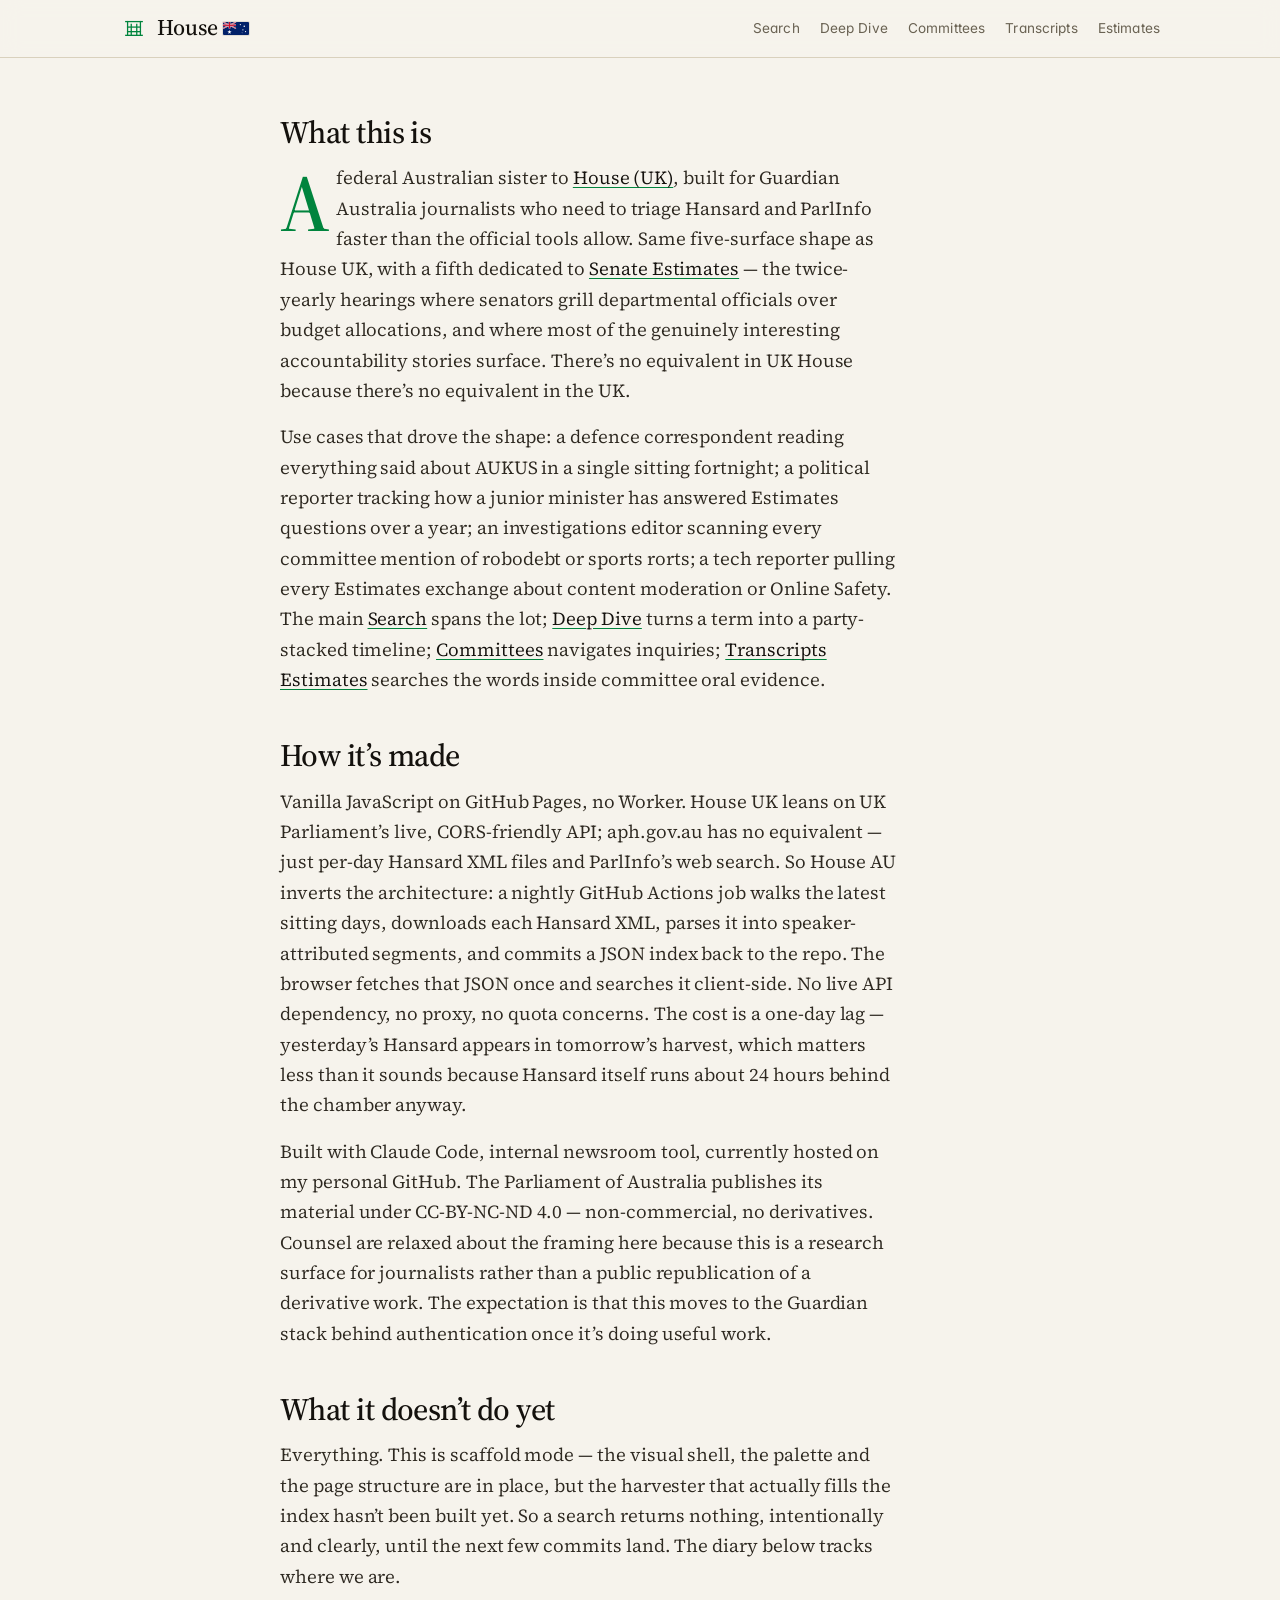
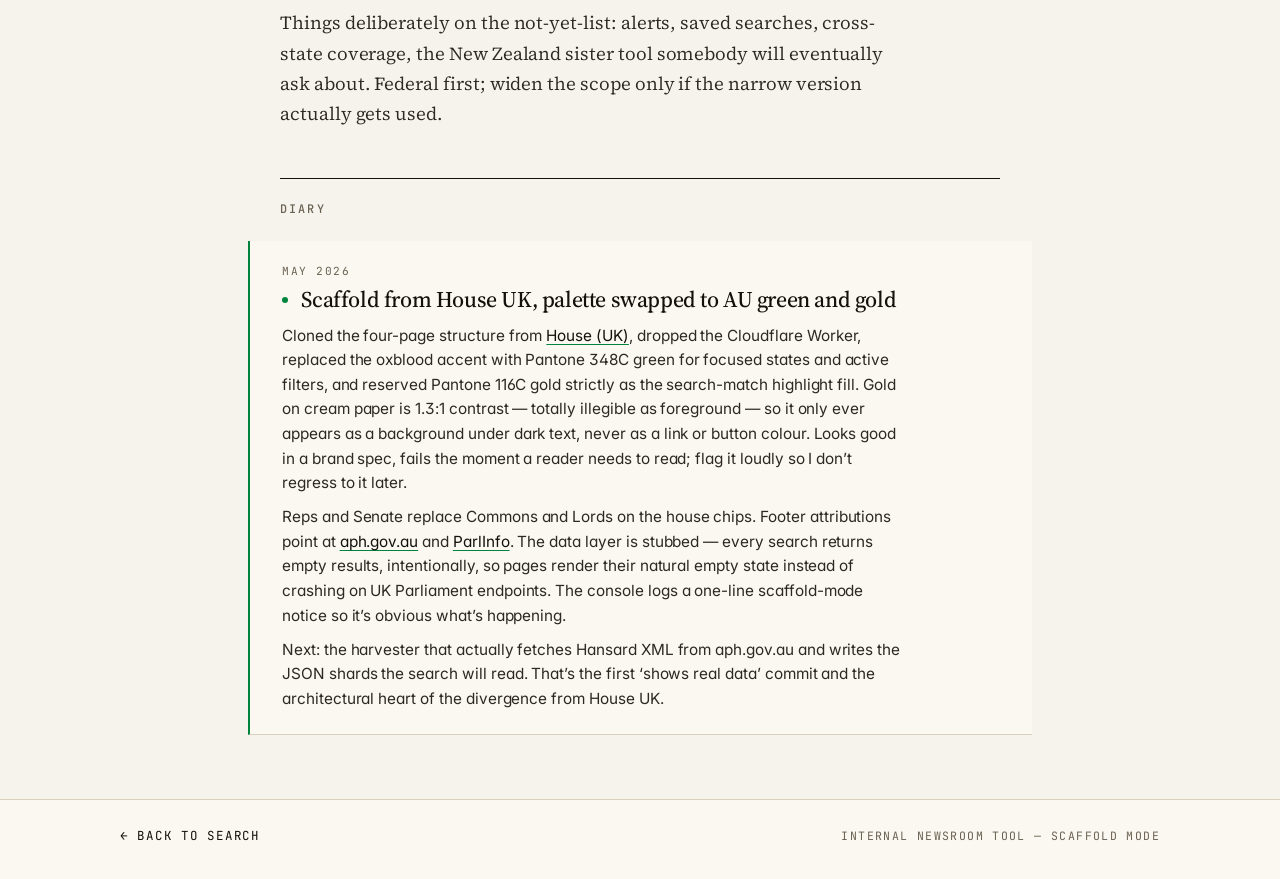
==== commit c03f2e93: "Estimates: reserve a fifth tab; correct Transcripts dek Two related fixes after spotting that Tuesda" ====
--- a/about.html
+++ b/about.html
@@ -32,6 +32,7 @@
         <a href="deep-dive.html">Deep Dive</a>
         <a href="committees.html">Committees</a>
         <a href="transcripts.html">Transcripts</a>
+        <a href="estimates.html">Estimates</a>
       </nav>
     </div>
   </header>
@@ -60,6 +61,7 @@
       <a href="deep-dive.html">Deep Dive</a> turns a term into a
       party-stacked timeline; <a href="committees.html">Committees</a>
       navigates inquiries; <a href="transcripts.html">Transcripts</a>
+        <a href="estimates.html">Estimates</a>
       searches the words inside committee oral evidence.
     </p>
 
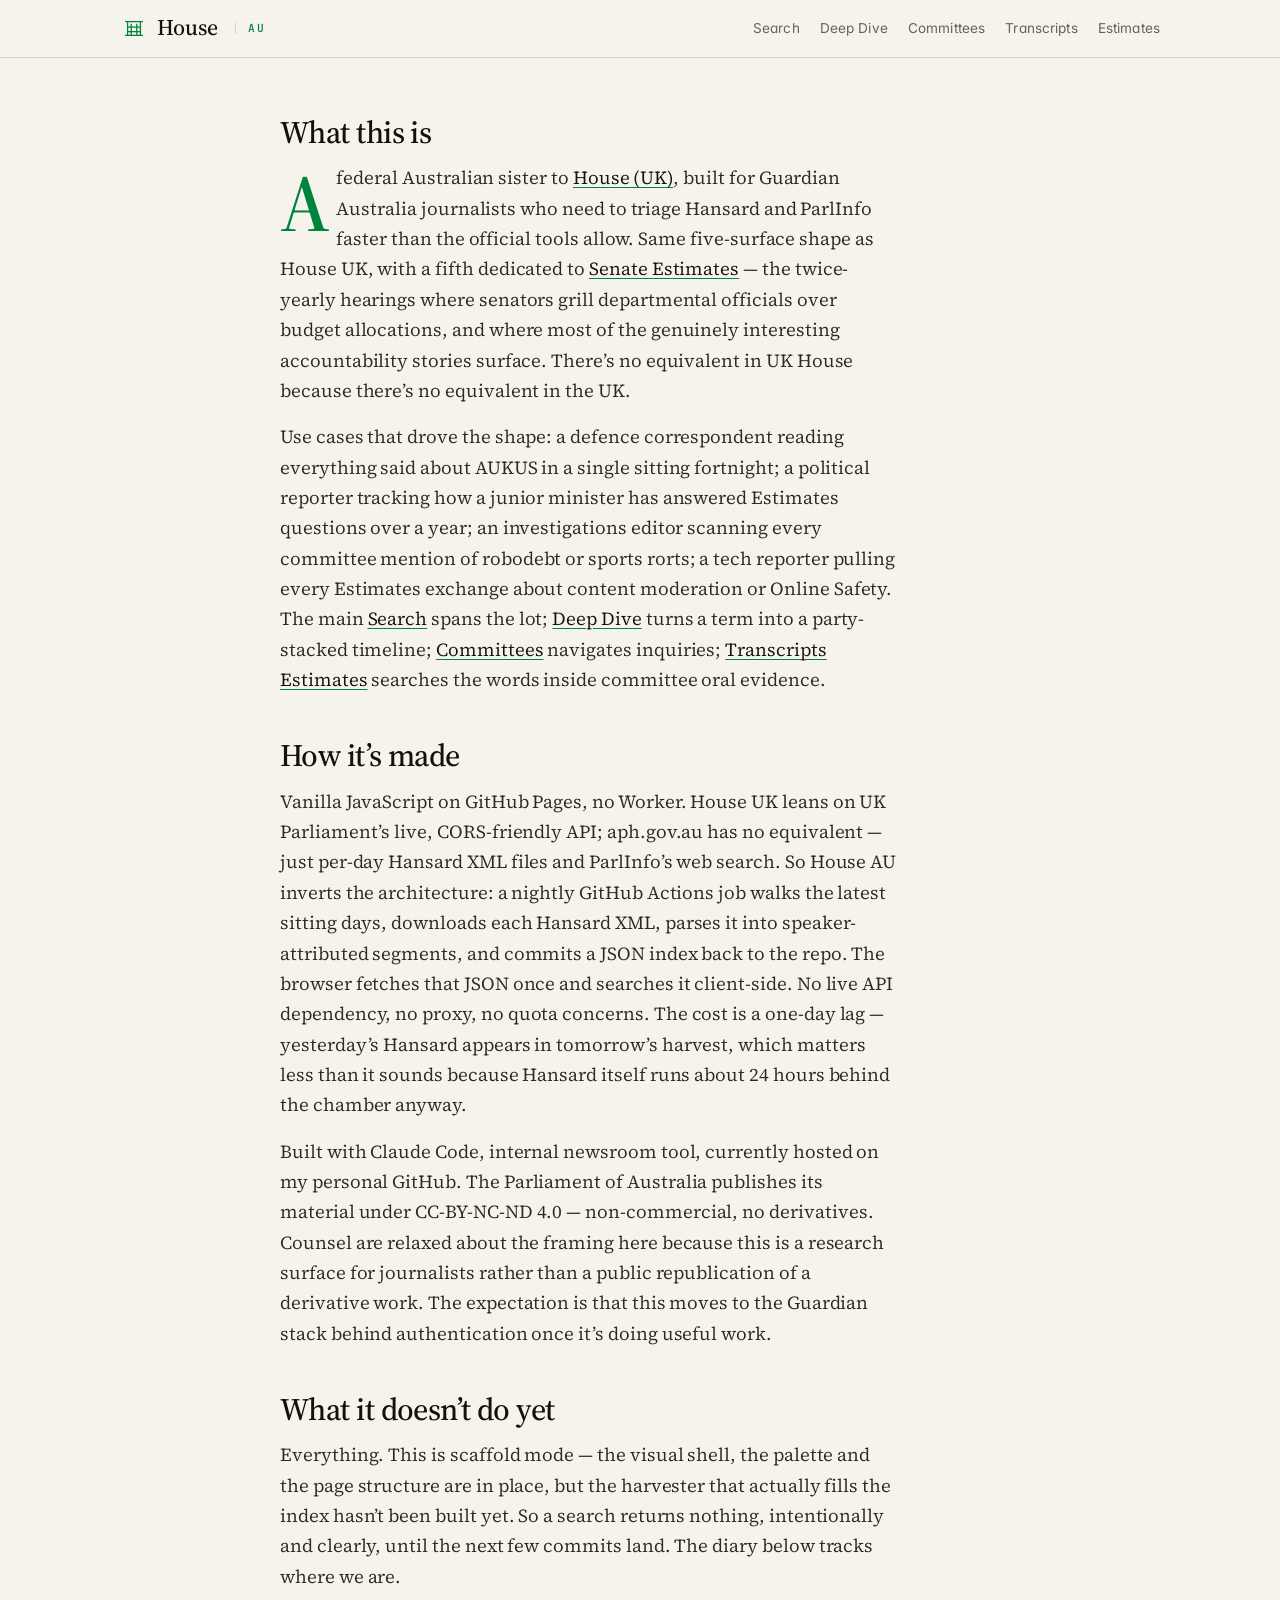
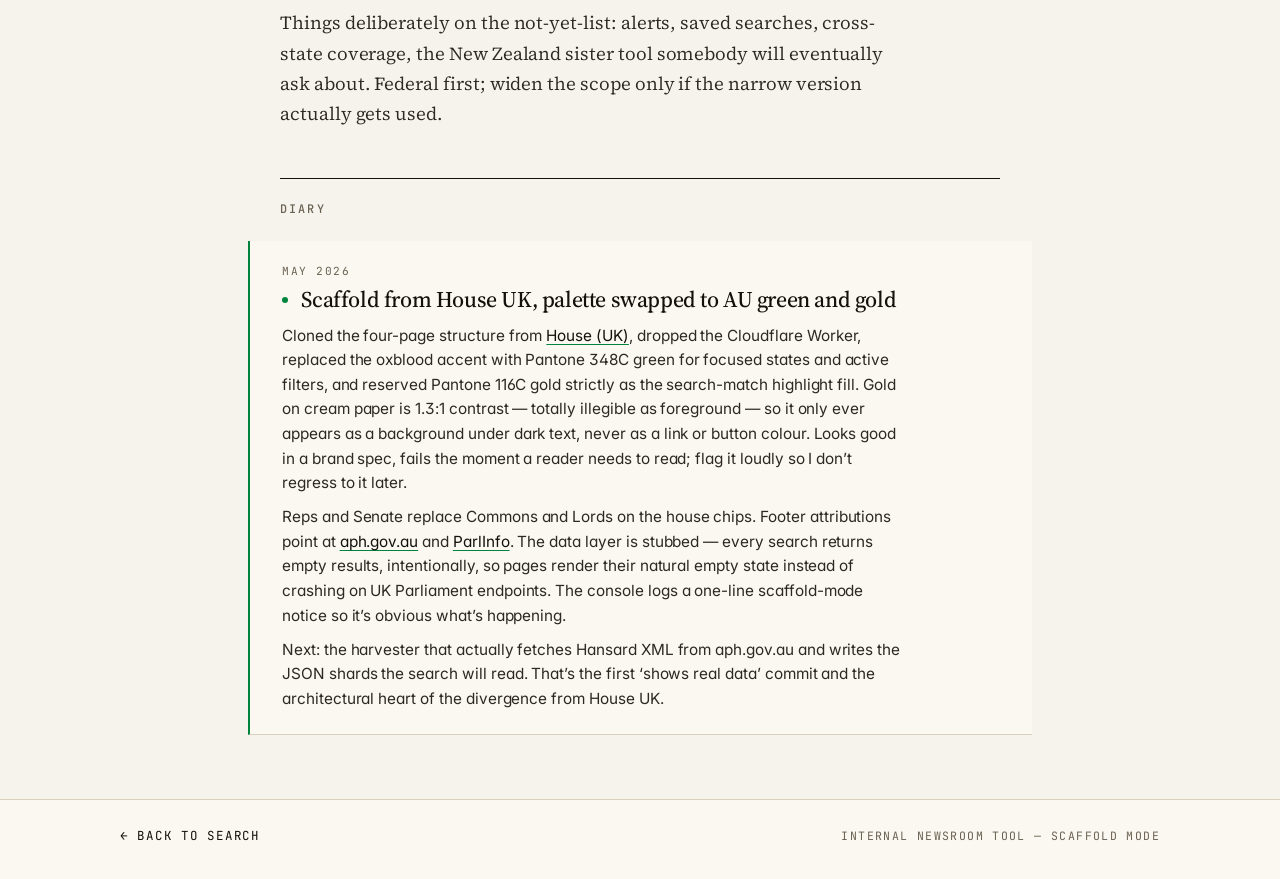
==== commit 67551154: "Region mark: drop flag, adopt Claude Design's "AU" hairline tag Replaces the inline AU flag in the w" ====
--- a/about.html
+++ b/about.html
@@ -11,7 +11,7 @@
   <link rel="preconnect" href="https://fonts.googleapis.com">
   <link rel="preconnect" href="https://fonts.gstatic.com" crossorigin>
   <link rel="stylesheet" href="https://fonts.googleapis.com/css2?family=Source+Serif+4:opsz,wght@8..60,300..700&family=Source+Serif+4:ital,opsz,wght@1,8..60,300..600&family=Inter:wght@300;400;500;600&family=JetBrains+Mono:wght@400;500&display=swap">
-  <link rel="stylesheet" href="style.css?v=39">
+  <link rel="stylesheet" href="style.css?v=40">
 </head>
 <body>
   <header class="topbar">
@@ -25,7 +25,7 @@
           </svg>
         </span>
         <span class="wordmark-text">House</span>
-        <img src="au-flag.svg" class="wordmark-flag" alt="" aria-hidden="true">
+        <span class="region-tag" aria-label="AU edition">AU</span>
       </a>
       <nav class="topnav">
         <a href="./">Search</a>
--- a/style.css
+++ b/style.css
@@ -153,14 +153,21 @@
   font-variation-settings: 'opsz' 32;
   line-height: 1;
 }
-.wordmark-flag {
-  width: 26px;
-  height: 13px;
-  display: inline-block;
-  margin-left: -0.2rem;        /* tuck closer to the wordmark text */
-  border-radius: 1px;
-  box-shadow: 0 0 0 1px rgba(20, 17, 13, 0.10);  /* hairline frame */
-  vertical-align: middle;
+/* Region tag — small mono-caps "AU" with a hairline left divider, in
+   the wordmark accent. Replaces the earlier inline flag (which read
+   fussy at small sizes). Per the Claude Design region-mark study. */
+.region-tag {
+  font-family: var(--mono);
+  font-size: 0.7rem;
+  font-weight: 500;
+  letter-spacing: 0.18em;
+  text-transform: uppercase;
+  color: var(--accent);
+  padding-left: 0.7rem;
+  margin-left: 0.55rem;
+  border-left: 1px solid var(--rule);
+  align-self: center;
+  line-height: 1;
 }
 
 .topnav {
@@ -984,7 +991,7 @@
   .topbar-inner { padding: 0.6rem 0; }
   .wordmark .mark svg { width: 20px; height: 20px; }
   .wordmark-text { font-size: 1.15rem; }
-  .wordmark-flag { width: 22px; height: 11px; }
+  .region-tag { font-size: 0.62rem; padding-left: 0.55rem; margin-left: 0.4rem; letter-spacing: 0.16em; }
 
   main { padding: 1.25rem 0 3rem; }
 
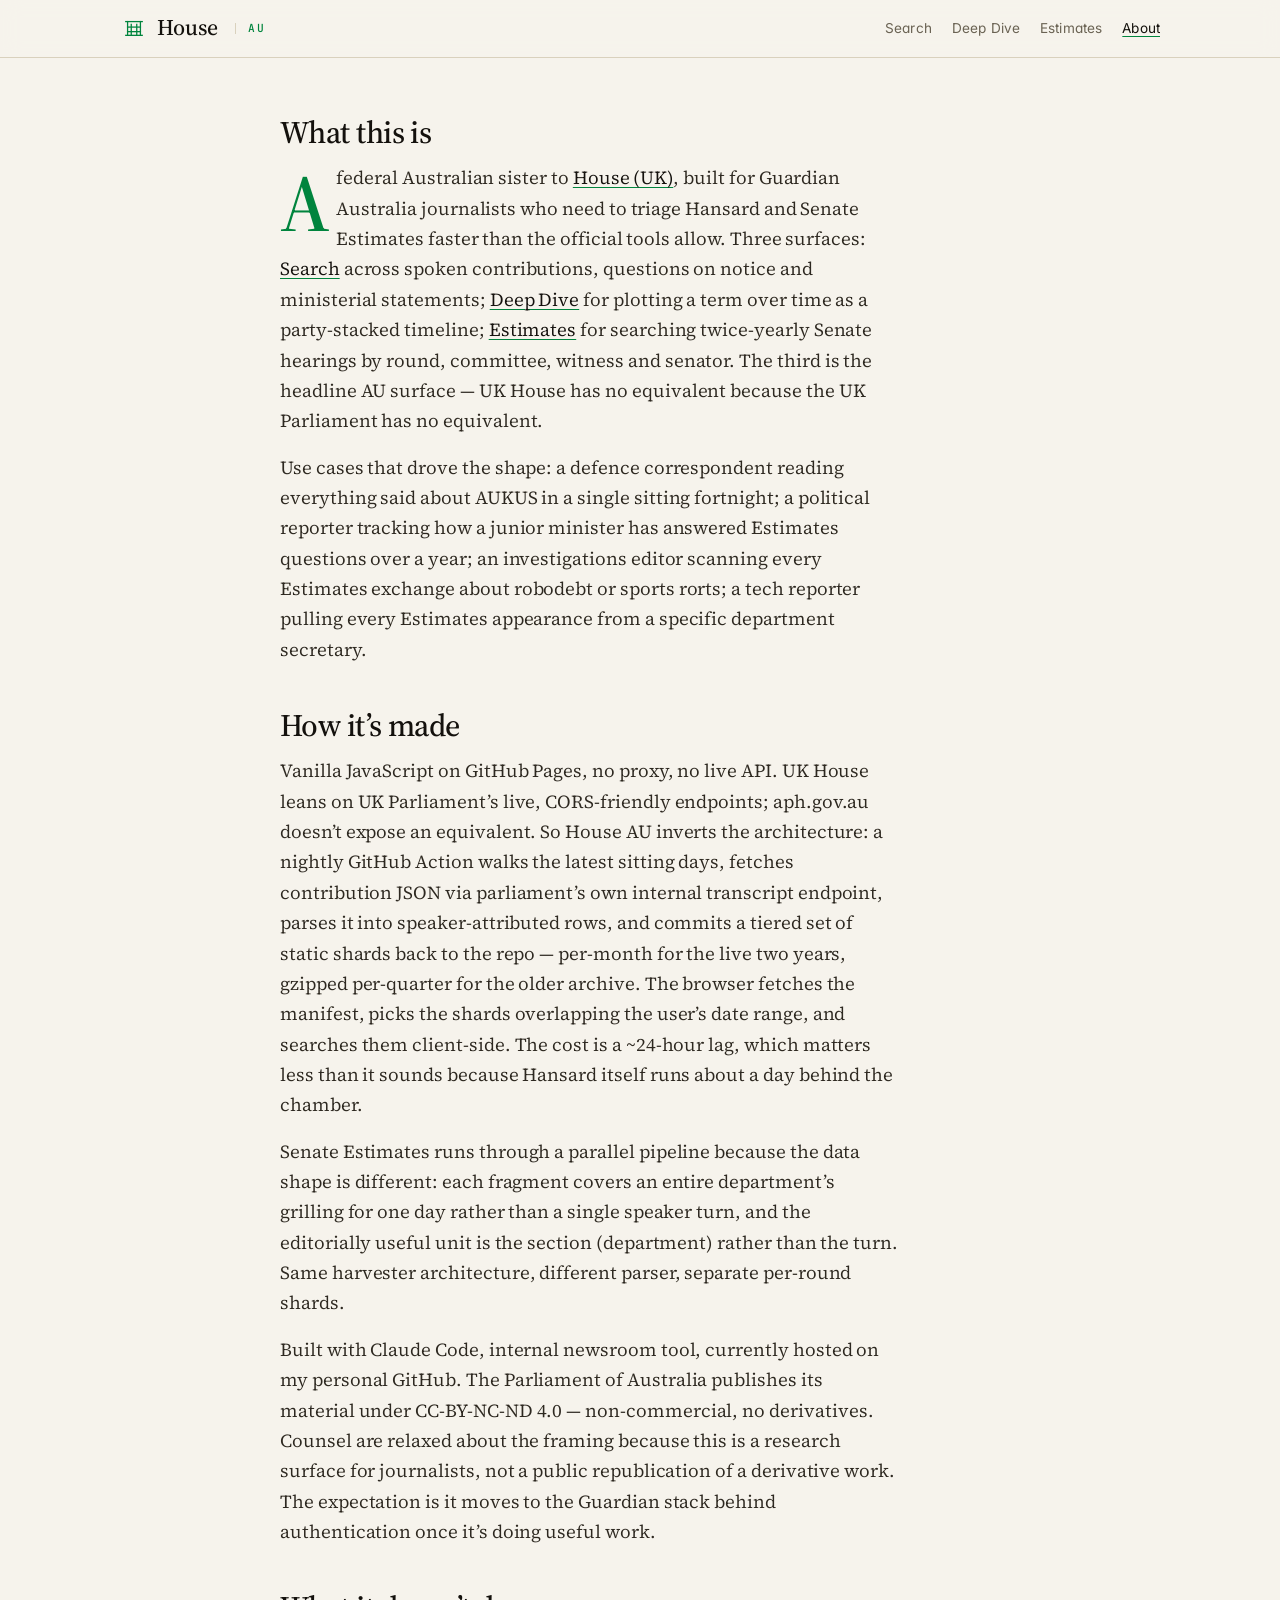
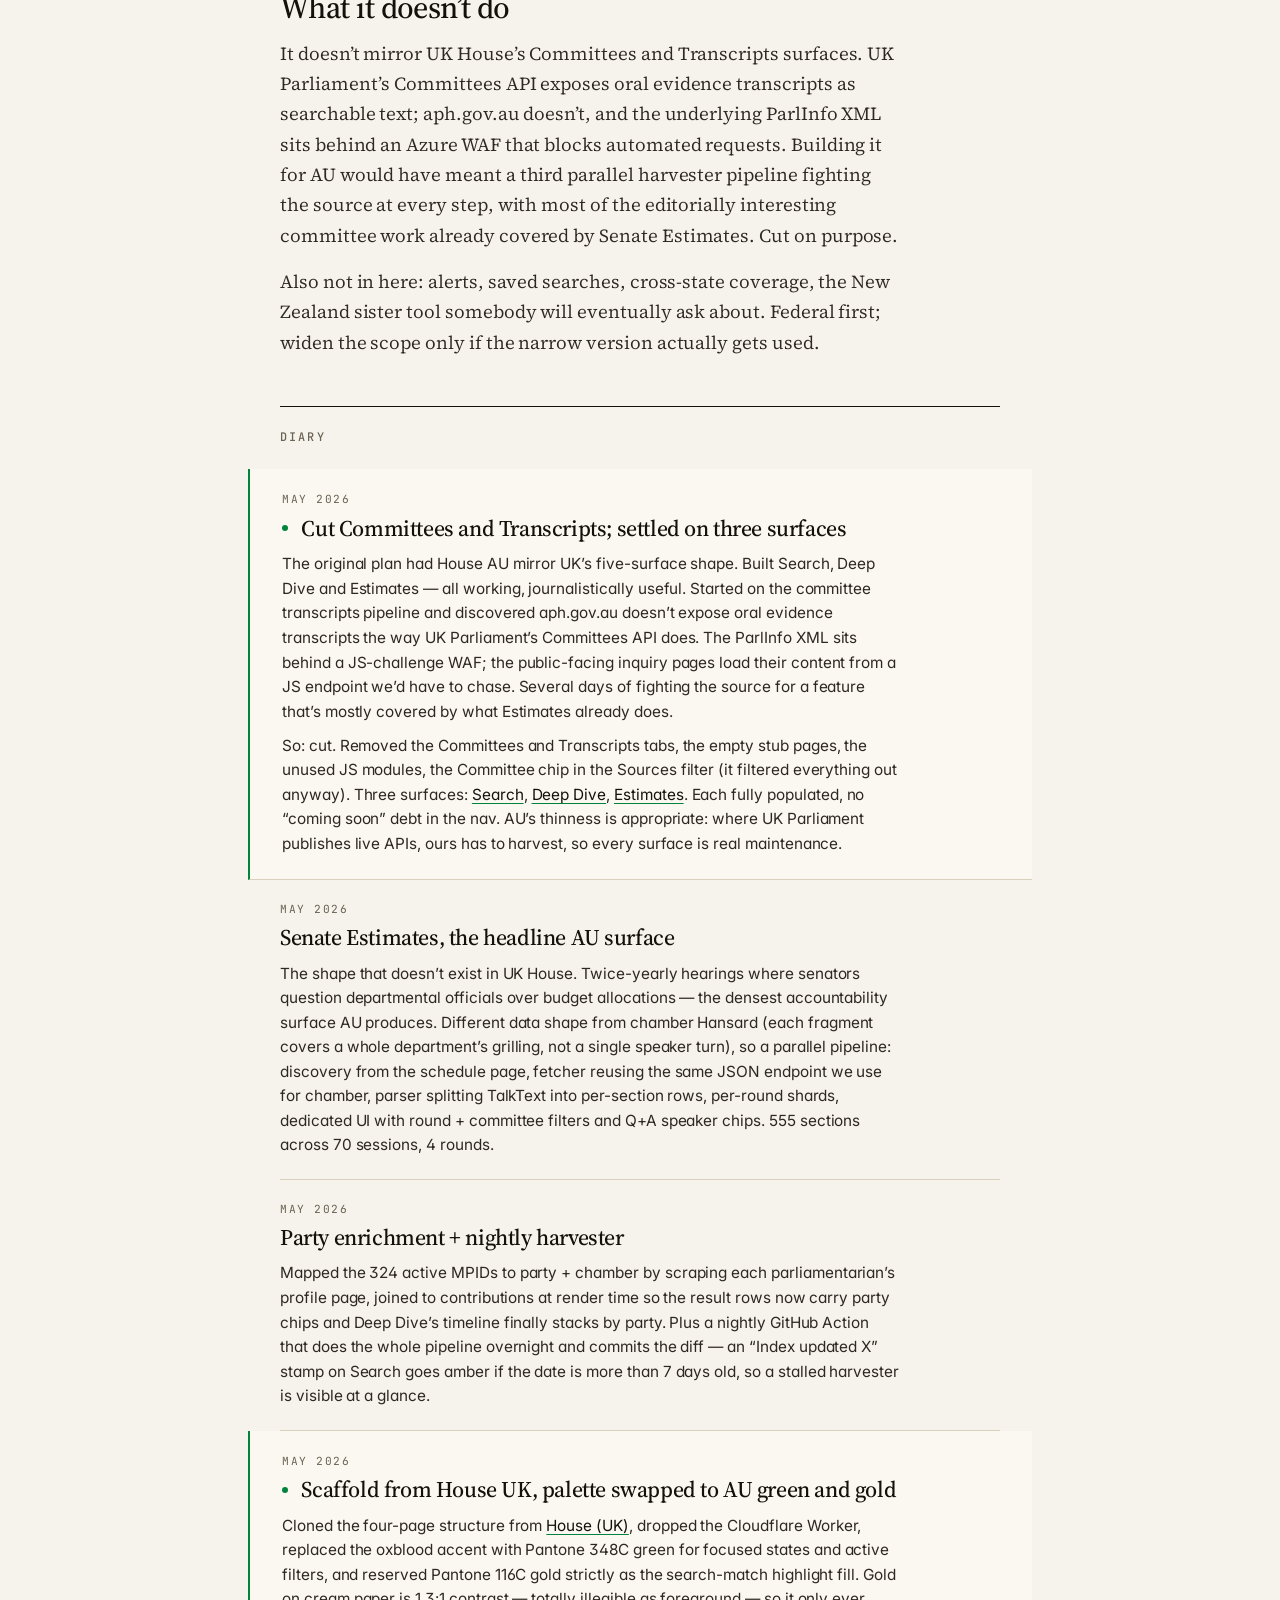
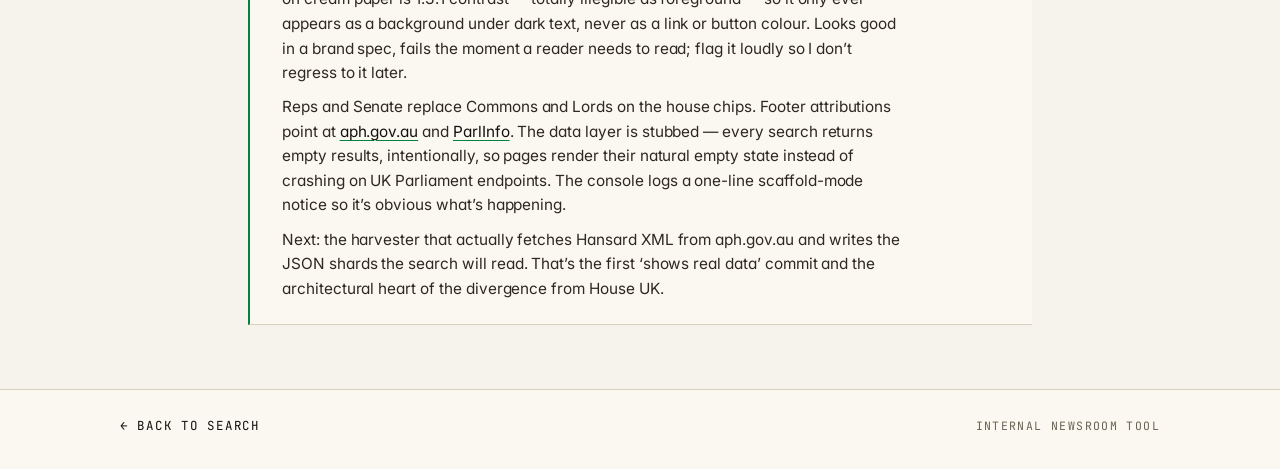
==== commit c79792f5: "Cleanup: drop Committees and Transcripts; settle on three surfaces Closes the call we made to stop c" ====
--- a/about.html
+++ b/about.html
@@ -11,7 +11,7 @@
   <link rel="preconnect" href="https://fonts.googleapis.com">
   <link rel="preconnect" href="https://fonts.gstatic.com" crossorigin>
   <link rel="stylesheet" href="https://fonts.googleapis.com/css2?family=Source+Serif+4:opsz,wght@8..60,300..700&family=Source+Serif+4:ital,opsz,wght@1,8..60,300..600&family=Inter:wght@300;400;500;600&family=JetBrains+Mono:wght@400;500&display=swap">
-  <link rel="stylesheet" href="style.css?v=40">
+  <link rel="stylesheet" href="style.css?v=44">
 </head>
 <body>
   <header class="topbar">
@@ -30,9 +30,8 @@
       <nav class="topnav">
         <a href="./">Search</a>
         <a href="deep-dive.html">Deep Dive</a>
-        <a href="committees.html">Committees</a>
-        <a href="transcripts.html">Transcripts</a>
         <a href="estimates.html">Estimates</a>
+        <a href="about.html" aria-current="page">About</a>
       </nav>
     </div>
   </header>
@@ -42,72 +41,137 @@
     <p class="lede">
       A federal Australian sister to <a href="https://github.com/peter-guillam123/House">House (UK)</a>,
       built for Guardian Australia journalists who need to triage Hansard
-      and ParlInfo faster than the official tools allow. Same five-surface
-      shape as House UK, with a fifth dedicated to <a href="estimates.html">Senate
-      Estimates</a> &mdash; the twice-yearly hearings where senators grill
-      departmental officials over budget allocations, and where most of
-      the genuinely interesting accountability stories surface. There&rsquo;s
-      no equivalent in UK House because there&rsquo;s no equivalent in
-      the UK.
+      and Senate Estimates faster than the official tools allow. Three
+      surfaces: <a href="./">Search</a> across spoken contributions,
+      questions on notice and ministerial statements; <a href="deep-dive.html">Deep
+      Dive</a> for plotting a term over time as a party-stacked timeline;
+      <a href="estimates.html">Estimates</a> for searching twice-yearly
+      Senate hearings by round, committee, witness and senator. The third
+      is the headline AU surface &mdash; UK House has no equivalent
+      because the UK Parliament has no equivalent.
     </p>
     <p>
       Use cases that drove the shape: a defence correspondent reading
       everything said about AUKUS in a single sitting fortnight; a
       political reporter tracking how a junior minister has answered
       Estimates questions over a year; an investigations editor scanning
-      every committee mention of robodebt or sports rorts; a tech
-      reporter pulling every Estimates exchange about content moderation
-      or Online Safety. The main <a href="./">Search</a> spans the lot;
-      <a href="deep-dive.html">Deep Dive</a> turns a term into a
-      party-stacked timeline; <a href="committees.html">Committees</a>
-      navigates inquiries; <a href="transcripts.html">Transcripts</a>
-        <a href="estimates.html">Estimates</a>
-      searches the words inside committee oral evidence.
+      every Estimates exchange about robodebt or sports rorts; a tech
+      reporter pulling every Estimates appearance from a specific
+      department secretary.
     </p>
 
     <h2>How it&rsquo;s made</h2>
     <p>
-      Vanilla JavaScript on GitHub Pages, no Worker. House UK leans on UK
-      Parliament&rsquo;s live, CORS-friendly API; aph.gov.au has no
-      equivalent &mdash; just per-day Hansard XML files and ParlInfo&rsquo;s
-      web search. So House AU inverts the architecture: a nightly
-      GitHub Actions job walks the latest sitting days, downloads each
-      Hansard XML, parses it into speaker-attributed segments, and
-      commits a JSON index back to the repo. The browser fetches that
-      JSON once and searches it client-side. No live API dependency,
-      no proxy, no quota concerns. The cost is a one-day lag &mdash;
-      yesterday&rsquo;s Hansard appears in tomorrow&rsquo;s harvest, which
-      matters less than it sounds because Hansard itself runs about 24
-      hours behind the chamber anyway.
+      Vanilla JavaScript on GitHub Pages, no proxy, no live API. UK House
+      leans on UK Parliament&rsquo;s live, CORS-friendly endpoints;
+      aph.gov.au doesn&rsquo;t expose an equivalent. So House AU inverts
+      the architecture: a nightly GitHub Action walks the latest sitting
+      days, fetches contribution JSON via parliament&rsquo;s own internal
+      transcript endpoint, parses it into speaker-attributed rows, and
+      commits a tiered set of static shards back to the repo &mdash;
+      per-month for the live two years, gzipped per-quarter for the older
+      archive. The browser fetches the manifest, picks the shards
+      overlapping the user&rsquo;s date range, and searches them
+      client-side. The cost is a ~24-hour lag, which matters less than
+      it sounds because Hansard itself runs about a day behind the chamber.
+    </p>
+    <p>
+      Senate Estimates runs through a parallel pipeline because the
+      data shape is different: each fragment covers an entire
+      department&rsquo;s grilling for one day rather than a single
+      speaker turn, and the editorially useful unit is the section
+      (department) rather than the turn. Same harvester architecture,
+      different parser, separate per-round shards.
     </p>
     <p>
       Built with Claude Code, internal newsroom tool, currently hosted
       on my personal GitHub. The Parliament of Australia publishes
       its material under CC-BY-NC-ND 4.0 &mdash; non-commercial, no
-      derivatives. Counsel are relaxed about the framing here because
-      this is a research surface for journalists rather than a public
-      republication of a derivative work. The expectation is that this
-      moves to the Guardian stack behind authentication once it&rsquo;s
-      doing useful work.
-    </p>
-
-    <h2>What it doesn&rsquo;t do yet</h2>
-    <p>
-      Everything. This is scaffold mode &mdash; the visual shell, the
-      palette and the page structure are in place, but the harvester
-      that actually fills the index hasn&rsquo;t been built yet. So a
-      search returns nothing, intentionally and clearly, until the next
-      few commits land. The diary below tracks where we are.
-    </p>
-    <p>
-      Things deliberately on the not-yet-list: alerts, saved searches,
-      cross-state coverage, the New Zealand sister tool somebody will
-      eventually ask about. Federal first; widen the scope only if the
-      narrow version actually gets used.
+      derivatives. Counsel are relaxed about the framing because this
+      is a research surface for journalists, not a public republication
+      of a derivative work. The expectation is it moves to the Guardian
+      stack behind authentication once it&rsquo;s doing useful work.
+    </p>
+
+    <h2>What it doesn&rsquo;t do</h2>
+    <p>
+      It doesn&rsquo;t mirror UK House&rsquo;s Committees and Transcripts
+      surfaces. UK Parliament&rsquo;s Committees API exposes oral evidence
+      transcripts as searchable text; aph.gov.au doesn&rsquo;t, and the
+      underlying ParlInfo XML sits behind an Azure WAF that blocks
+      automated requests. Building it for AU would have meant a third
+      parallel harvester pipeline fighting the source at every step,
+      with most of the editorially interesting committee work already
+      covered by Senate Estimates. Cut on purpose.
+    </p>
+    <p>
+      Also not in here: alerts, saved searches, cross-state coverage,
+      the New Zealand sister tool somebody will eventually ask about.
+      Federal first; widen the scope only if the narrow version actually
+      gets used.
     </p>
 
     <section class="changelog">
       <h2>Diary</h2>
+
+      <div class="entry milestone">
+        <p class="when">May 2026</p>
+        <h3>Cut Committees and Transcripts; settled on three surfaces</h3>
+        <p>
+          The original plan had House AU mirror UK&rsquo;s five-surface shape.
+          Built Search, Deep Dive and Estimates &mdash; all working,
+          journalistically useful. Started on the committee transcripts pipeline
+          and discovered aph.gov.au doesn&rsquo;t expose oral evidence
+          transcripts the way UK Parliament&rsquo;s Committees API does. The
+          ParlInfo XML sits behind a JS-challenge WAF; the public-facing
+          inquiry pages load their content from a JS endpoint we&rsquo;d
+          have to chase. Several days of fighting the source for a feature
+          that&rsquo;s mostly covered by what Estimates already does.
+        </p>
+        <p>
+          So: cut. Removed the Committees and Transcripts tabs, the empty
+          stub pages, the unused JS modules, the Committee chip in the
+          Sources filter (it filtered everything out anyway). Three
+          surfaces: <a href="./">Search</a>, <a href="deep-dive.html">Deep
+          Dive</a>, <a href="estimates.html">Estimates</a>. Each fully
+          populated, no &ldquo;coming soon&rdquo; debt in the nav.
+          AU&rsquo;s thinness is appropriate: where UK Parliament publishes
+          live APIs, ours has to harvest, so every surface is real
+          maintenance.
+        </p>
+      </div>
+
+      <div class="entry">
+        <p class="when">May 2026</p>
+        <h3>Senate Estimates, the headline AU surface</h3>
+        <p>
+          The shape that doesn&rsquo;t exist in UK House. Twice-yearly
+          hearings where senators question departmental officials over
+          budget allocations &mdash; the densest accountability surface
+          AU produces. Different data shape from chamber Hansard
+          (each fragment covers a whole department&rsquo;s grilling, not
+          a single speaker turn), so a parallel pipeline: discovery from
+          the schedule page, fetcher reusing the same JSON endpoint we use
+          for chamber, parser splitting TalkText into per-section rows,
+          per-round shards, dedicated UI with round + committee filters
+          and Q+A speaker chips. 555 sections across 70 sessions, 4 rounds.
+        </p>
+      </div>
+
+      <div class="entry">
+        <p class="when">May 2026</p>
+        <h3>Party enrichment + nightly harvester</h3>
+        <p>
+          Mapped the 324 active MPIDs to party + chamber by scraping each
+          parliamentarian&rsquo;s profile page, joined to contributions at
+          render time so the result rows now carry party chips and Deep
+          Dive&rsquo;s timeline finally stacks by party. Plus a nightly
+          GitHub Action that does the whole pipeline overnight and
+          commits the diff &mdash; an &ldquo;Index updated X&rdquo; stamp
+          on Search goes amber if the date is more than 7 days old, so a
+          stalled harvester is visible at a glance.
+        </p>
+      </div>
 
       <div class="entry milestone">
         <p class="when">May 2026</p>
@@ -147,7 +211,7 @@
   <footer>
     <div class="footer-inner">
       <p class="colophon"><a class="back" href="./">← Back to search</a></p>
-      <p class="colophon-meta">Internal newsroom tool &mdash; scaffold mode</p>
+      <p class="colophon-meta">Internal newsroom tool</p>
     </div>
   </footer>
 </body>
--- a/style.css
+++ b/style.css
@@ -243,6 +243,35 @@
   color: var(--ink-muted);
   max-width: 48ch;
   text-wrap: pretty;
+}
+
+/* "Last updated" stamp under the hero. Mono-caps eyebrow with a
+   leading dot, so a stale index is something you spot mid-glance. */
+.index-stamp {
+  margin: 1.1rem 0 0;
+  font-family: var(--mono);
+  font-size: 0.66rem;
+  font-weight: 500;
+  letter-spacing: 0.16em;
+  text-transform: uppercase;
+  color: var(--ink-faint);
+  display: inline-flex;
+  align-items: center;
+  gap: 0.45rem;
+}
+.index-stamp::before {
+  content: "";
+  width: 6px; height: 6px; border-radius: 50%;
+  background: var(--accent);
+  opacity: 0.7;
+}
+.index-stamp:empty { display: none; }
+.index-stamp.is-stale {
+  color: var(--ink-muted);
+}
+.index-stamp.is-stale::before {
+  background: #c87a30;          /* muted amber — alert without shouting */
+  opacity: 1;
 }
 
 /* ================================================================
@@ -542,7 +571,9 @@
    ================================================================ */
 
 #party,
-#member-input {
+#member-input,
+#est-round,
+#est-committee {
   font-family: var(--sans);
   font-size: 0.92rem;
   width: 100%;
@@ -556,7 +587,9 @@
   -webkit-appearance: none;
   transition: border-color 120ms;
 }
-#party {
+#party,
+#est-round,
+#est-committee {
   background-image: url("data:image/svg+xml;utf8,<svg xmlns='http://www.w3.org/2000/svg' viewBox='0 0 12 8' fill='none' stroke='%2314110d' stroke-width='1.5' stroke-linecap='round' stroke-linejoin='round'><path d='M1 1.5 6 6.5 11 1.5'/></svg>");
   background-repeat: no-repeat;
   background-position: right 0.7rem center;
@@ -564,8 +597,10 @@
   padding-right: 2rem;
   cursor: pointer;
 }
-#party:hover, #member-input:hover { border-color: var(--ink-faint); }
-#party:focus, #member-input:focus {
+#party:hover, #member-input:hover,
+#est-round:hover, #est-committee:hover { border-color: var(--ink-faint); }
+#party:focus, #member-input:focus,
+#est-round:focus, #est-committee:focus {
   border-color: var(--accent);
   outline: 2px solid var(--accent-tint);
   outline-offset: 0;
@@ -2319,3 +2354,114 @@
     transition-duration: 0.001ms !important;
   }
 }
+
+/* ================================================================
+   Estimates surface — section rows. Each row is one department's
+   grilling for one date, with senator-questioner + witness chips
+   and a search snippet pulled from the session transcript.
+   ================================================================ */
+
+.est-results {
+  list-style: none;
+  margin: 0;
+  padding: 0;
+  display: grid;
+  gap: 0;
+}
+.est-row {
+  display: grid;
+  gap: 0.4rem;
+  padding: 1.5rem 0 1.6rem;
+  border-bottom: 1px solid var(--rule);
+  transition: background 140ms;
+}
+.est-row:hover { background: linear-gradient(to right, var(--paper-warm), transparent 70%); }
+.est-row:last-child { border-bottom: 1px solid var(--ink); }
+
+.est-eyebrow {
+  margin: 0;
+  font-family: var(--mono);
+  font-size: 0.7rem;
+  font-weight: 500;
+  letter-spacing: 0.14em;
+  text-transform: uppercase;
+  color: var(--ink-muted);
+}
+.est-section {
+  margin: 0.05rem 0 0.1rem;
+  font-family: var(--serif);
+  font-variation-settings: 'opsz' 32, 'wght' 500;
+  font-size: clamp(1.08rem, 2vw, 1.3rem);
+  line-height: 1.22;
+  letter-spacing: -0.015em;
+  display: -webkit-box;
+  -webkit-line-clamp: 2;
+  -webkit-box-orient: vertical;
+  overflow: hidden;
+}
+.est-section a {
+  color: var(--ink);
+  text-decoration: none;
+  background-image: linear-gradient(currentColor, currentColor);
+  background-size: 0 1px;
+  background-repeat: no-repeat;
+  background-position: 0 100%;
+  transition: background-size 220ms cubic-bezier(0.2, 0.7, 0.2, 1), color 120ms;
+  padding-bottom: 0.05em;
+}
+.est-section a:hover {
+  background-size: 100% 1px;
+  color: var(--accent);
+}
+
+.est-roles {
+  margin: 0.15rem 0 0;
+  font-family: var(--sans);
+  font-size: 0.84rem;
+  color: var(--ink-soft);
+  display: flex;
+  flex-wrap: wrap;
+  gap: 0.3rem 0.45rem;
+  align-items: baseline;
+}
+.est-roles-label {
+  font-family: var(--mono);
+  font-size: 0.66rem;
+  letter-spacing: 0.16em;
+  text-transform: uppercase;
+  color: var(--ink-faint);
+  margin-right: 0.1rem;
+}
+.est-chip {
+  display: inline-block;
+  font-size: 0.78rem;
+  padding: 0.08rem 0.5rem;
+  border: 1px solid var(--rule);
+  border-radius: 999px;
+  background: var(--paper-warm);
+  color: var(--ink-soft);
+}
+.est-chip-more {
+  background: transparent;
+  color: var(--ink-faint);
+  border-style: dashed;
+}
+
+.est-snippet {
+  margin: 0.35rem 0 0;
+  font-family: var(--sans);
+  font-size: 0.94rem;
+  line-height: 1.55;
+  color: var(--ink-soft);
+  max-width: 72ch;
+}
+.est-snippet mark {
+  background: linear-gradient(transparent 55%, var(--highlight) 55%);
+  color: inherit;
+}
+
+@media (max-width: 560px) {
+  .est-row { padding: 1.2rem 0 1.3rem; }
+  .est-section { font-size: 1.04rem; }
+  .est-snippet { font-size: 0.92rem; }
+}
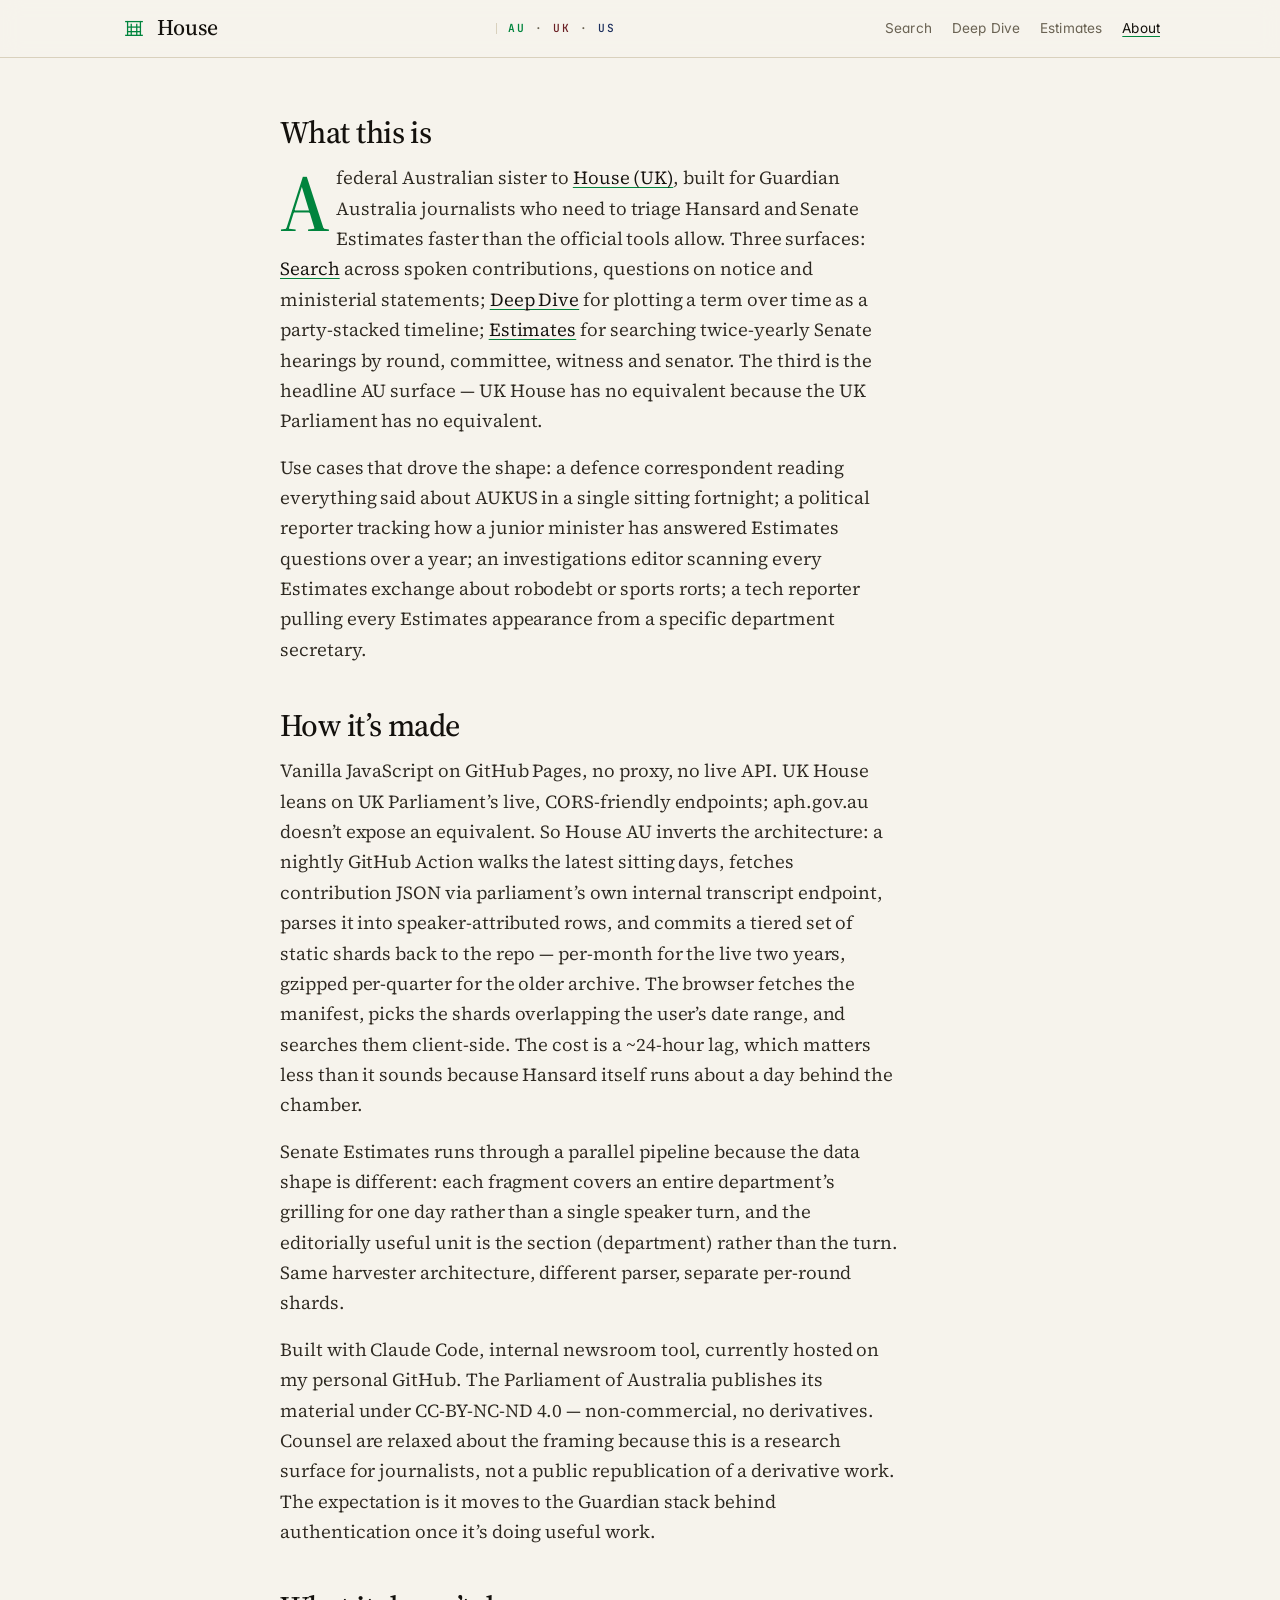
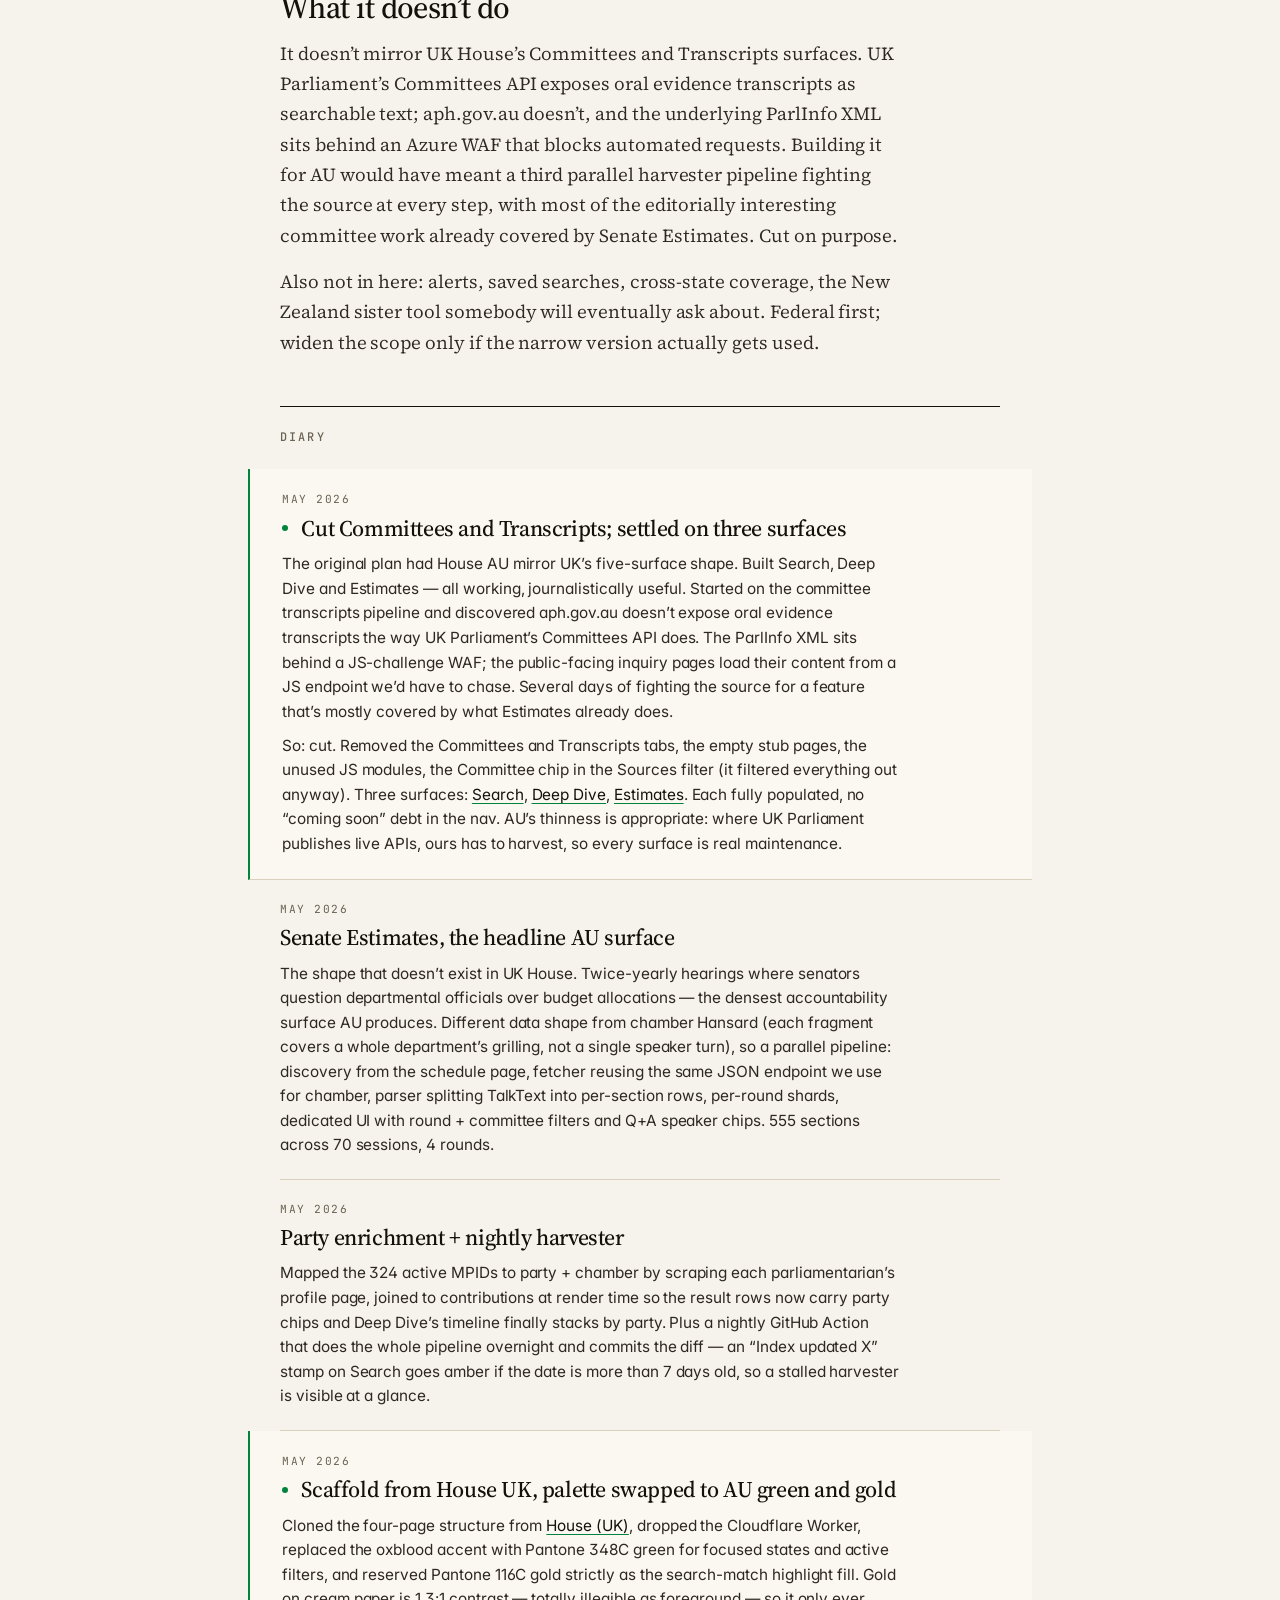
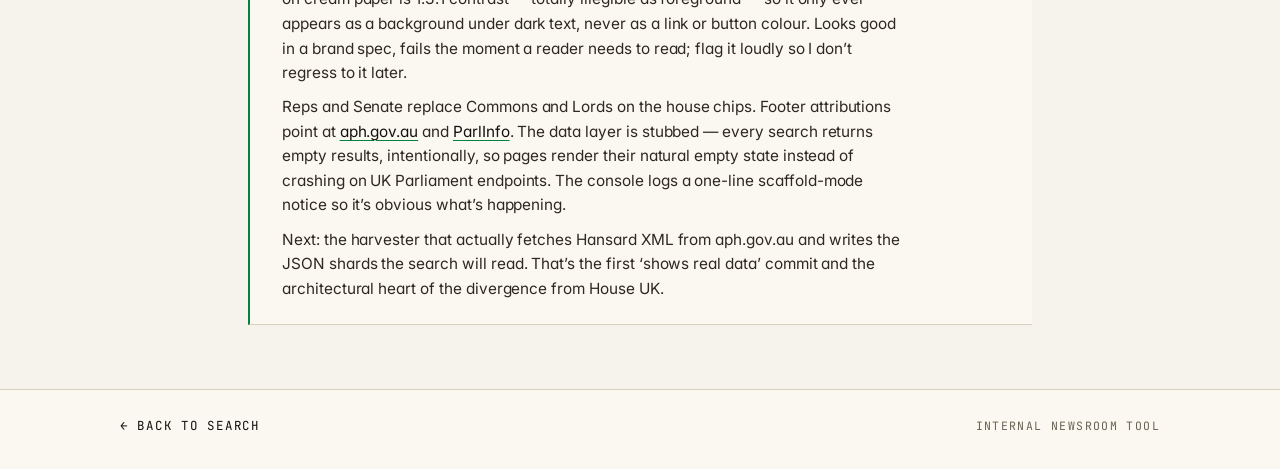
==== commit 034bd3be: "Three-region switcher (AU · UK · US) in the topbar Same pattern as the UK site just landed. Current " ====
--- a/about.html
+++ b/about.html
@@ -25,8 +25,10 @@
           </svg>
         </span>
         <span class="wordmark-text">House</span>
-        <span class="region-tag" aria-label="AU edition">AU</span>
       </a>
+      <span class="region-pair">
+        <span class="au-mark current">AU</span> &middot; <a class="uk-mark" href="https://peter-guillam123.github.io/House/" title="House UK">UK</a> &middot; <a class="us-mark" href="https://peter-guillam123.github.io/house-us/" title="House US">US</a>
+      </span>
       <nav class="topnav">
         <a href="./">Search</a>
         <a href="deep-dive.html">Deep Dive</a>
--- a/style.css
+++ b/style.css
@@ -169,6 +169,39 @@
   align-self: center;
   line-height: 1;
 }
+
+/* Three-region switcher — sits alongside the wordmark. Current region
+   is a plain span (bolded, coloured); the other two are anchors to
+   the sister sites. Region colours hardcoded here so all three sites
+   share the same block verbatim. */
+.region-pair {
+  font-family: var(--mono);
+  font-size: 0.7rem;
+  font-weight: 500;
+  letter-spacing: 0.18em;
+  text-transform: uppercase;
+  padding-left: 0.7rem;
+  margin-left: 0.55rem;
+  border-left: 1px solid var(--rule);
+  color: var(--ink-muted);
+  line-height: 1;
+  align-self: center;
+}
+.region-pair a {
+  color: var(--ink-muted);
+  text-decoration: none;
+  transition: opacity 120ms;
+}
+.region-pair a:hover { opacity: 0.7; }
+.region-pair a:focus-visible {
+  outline: 2px solid currentColor;
+  outline-offset: 2px;
+  border-radius: 2px;
+}
+.region-pair .uk-mark { color: #6b1f24; }
+.region-pair .au-mark { color: #00843d; }
+.region-pair .us-mark { color: #1d2f5e; }
+.region-pair .current { font-weight: 600; }
 
 .topnav {
   display: flex;
